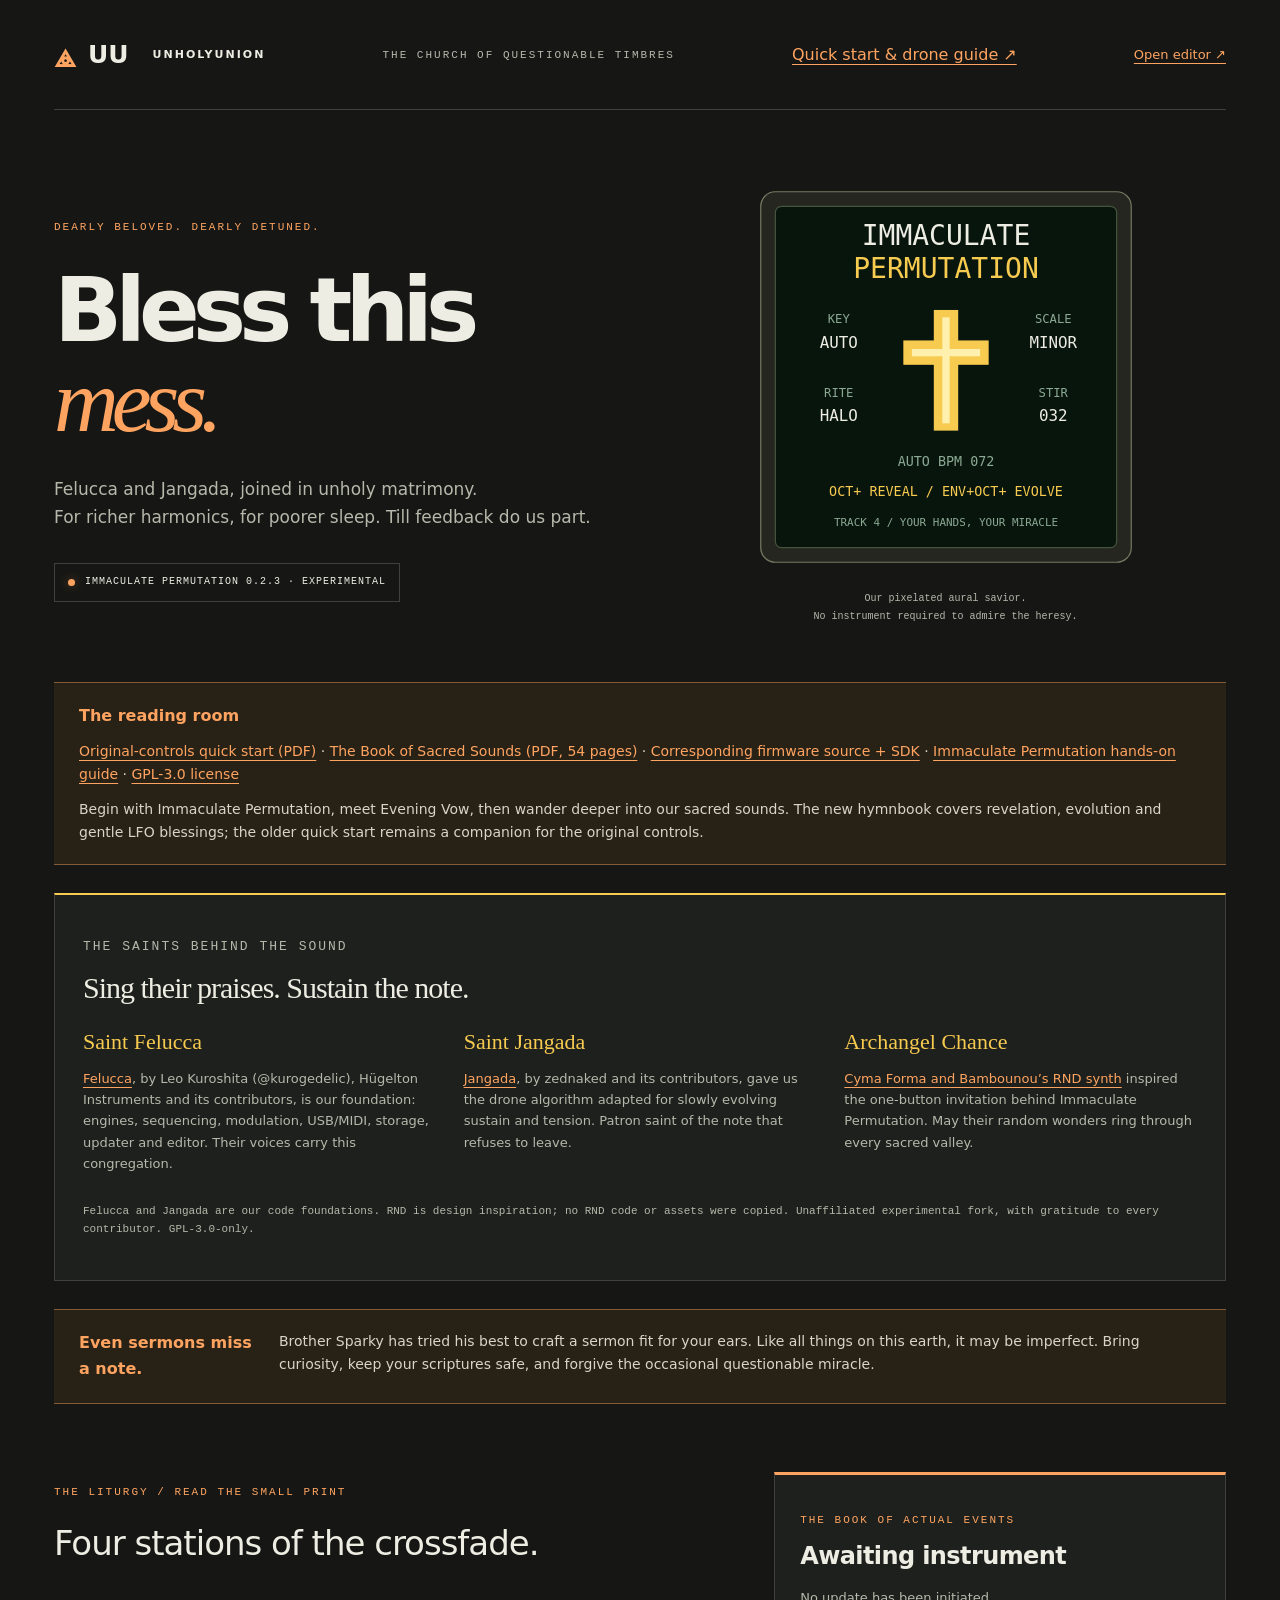
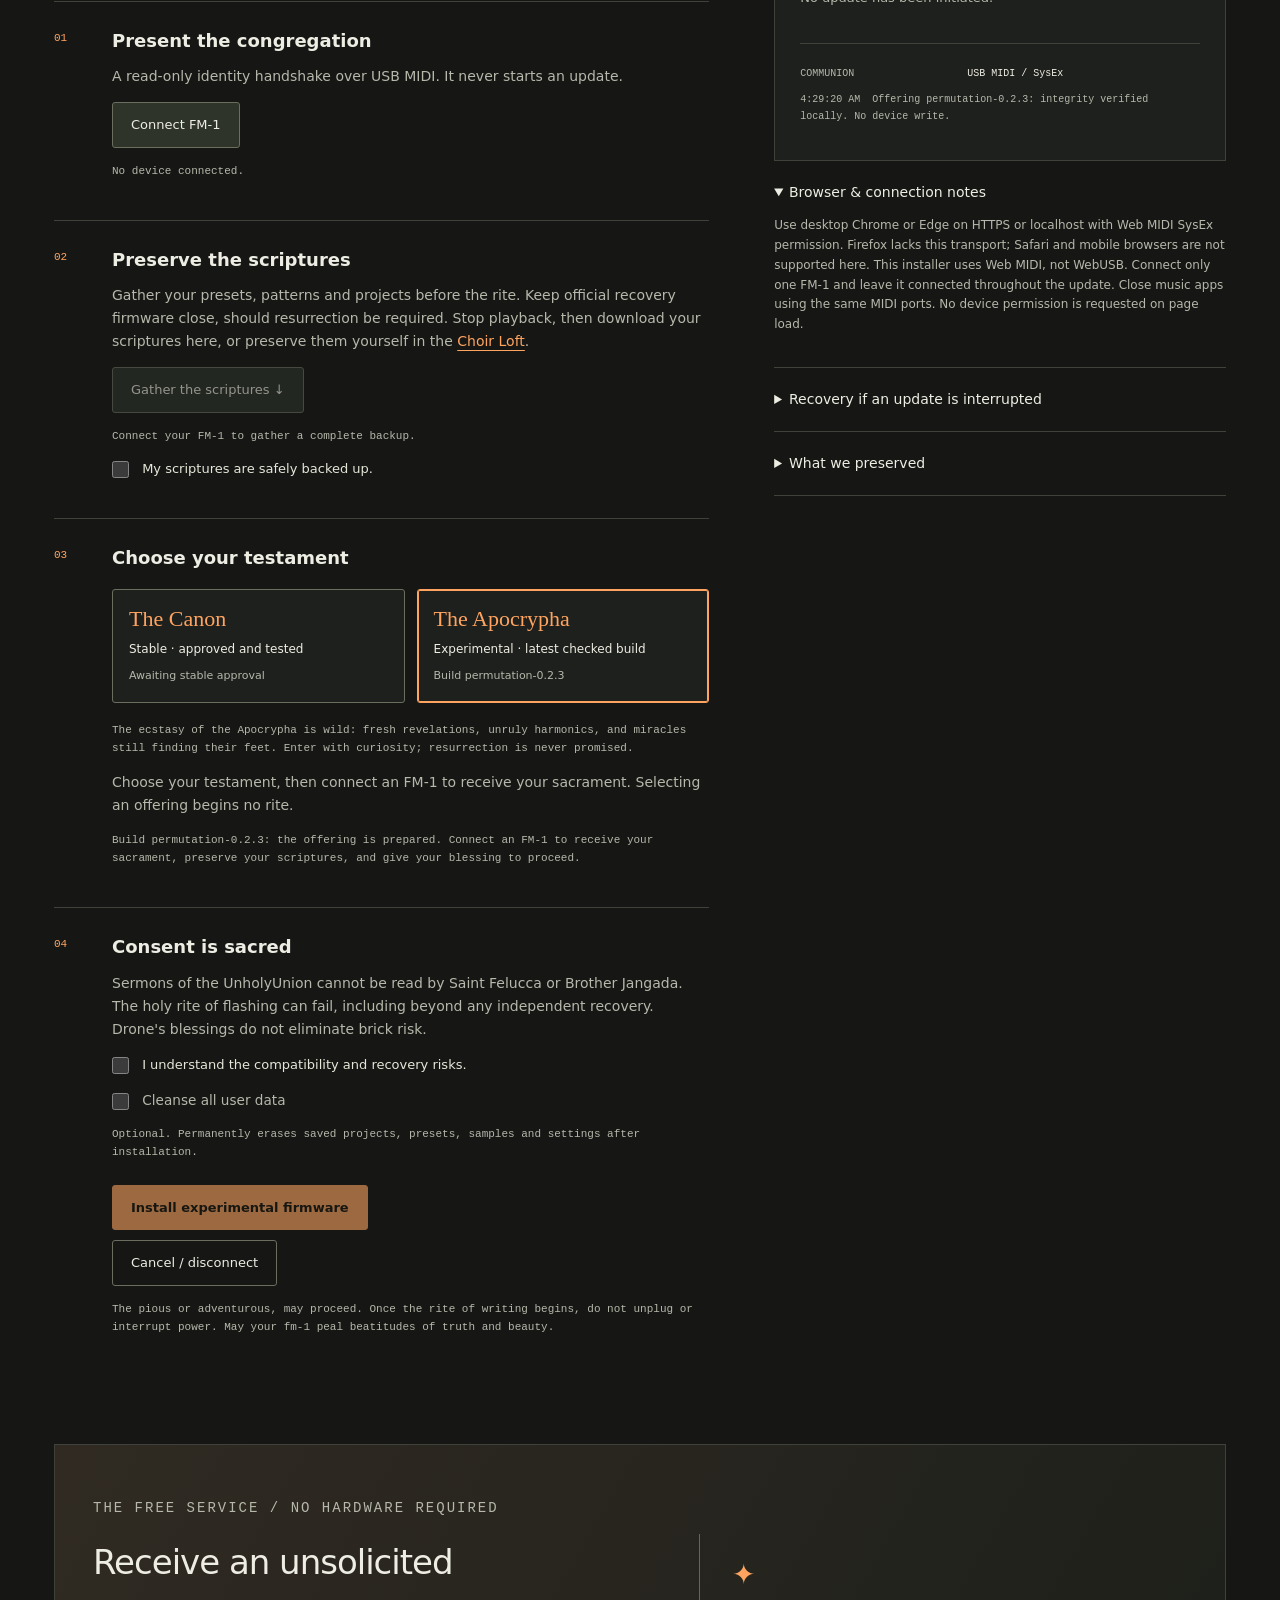
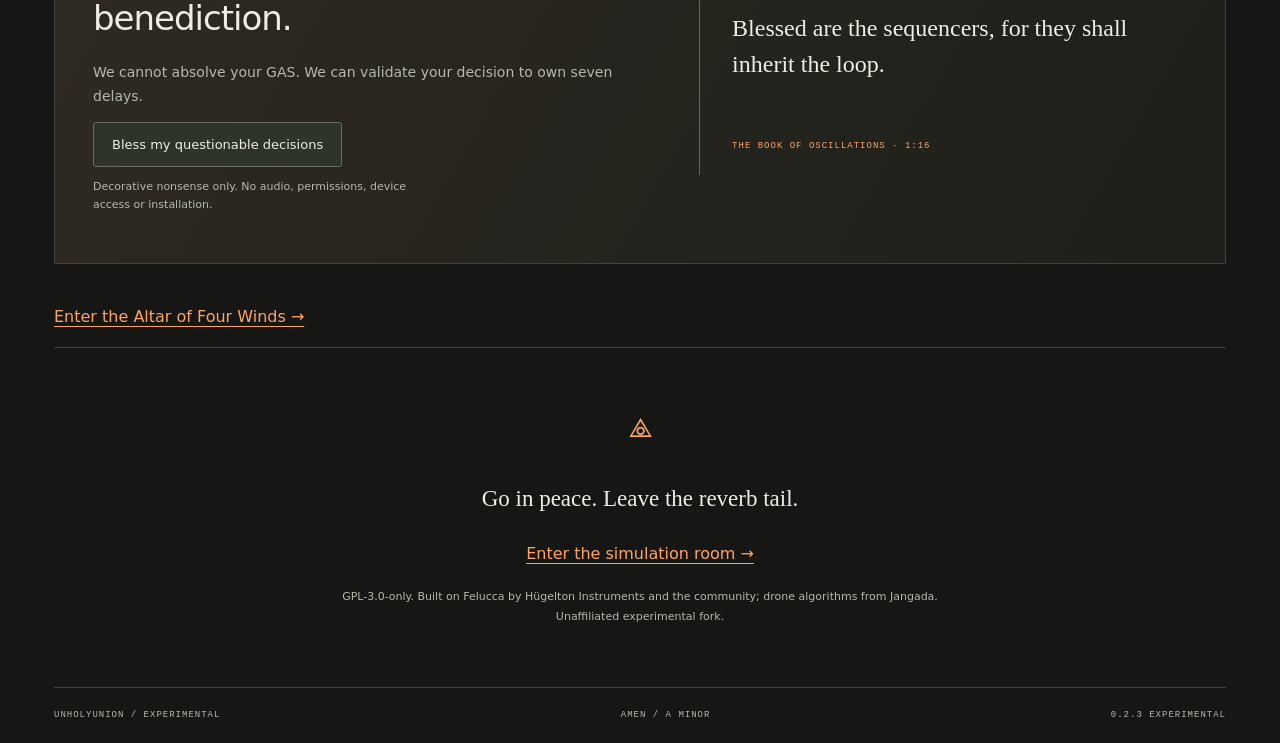
==== index.html @ 89c52e36 "Host the Ritual Room with compiled 0.2.3 firmware and guides" ====
<!doctype html><html lang="en"><meta charset="utf-8"><meta name="viewport" content="width=device-width,initial-scale=1"><title>UnholyUnion · The Ritual Room</title>
<link rel="icon" href="unholy-sigil.svg" type="image/svg+xml"><link rel="stylesheet" href="unholy-installer.css?v=first-test-1">
<body><a class="skip" href="#ritual">Skip to installer</a><div class="shell">
<header><a href="unholy-installer.html" class="wordmark" aria-label="UnholyUnion home"><span class="sigil" aria-hidden="true">⟁</span> UU<span class="wordmark-name">UNHOLYUNION</span></a><span class="edition">THE CHURCH OF QUESTIONABLE TIMBRES</span><a href="unholy-quick-start.html" target="_blank" rel="noopener">Quick start &amp; drone guide ↗</a><a href="editor.html">Open editor ↗</a></header>
<main><section class="hero"><div><p class="eyebrow">DEARLY BELOVED. DEARLY DETUNED.</p><h1>Bless this<br><em>mess.</em></h1><p class="intro">Felucca and Jangada, joined in unholy matrimony.<br>For richer harmonics, for poorer sleep. Till feedback do us part.</p><div class="badge"><span class="lamp" aria-hidden="true"></span> IMMACULATE PERMUTATION 0.2.3 · EXPERIMENTAL</div></div><figure class="instrument"><div class="lcd-frame"><img src="unholy-holyrnd-revelation.svg?v=permutation012" width="240" height="240" alt="Pixel illustration of Immaculate Permutation: a gold pixel cross glows inside the instrument screen."></div><figcaption>Our pixelated aural savior.<br>No instrument required to admire the heresy.</figcaption></figure></section>
<section class="notice reading-room" id="guides"><b>The reading room</b><p><a href="UnholyUnion-Quick-Start-a3e780b.pdf" download>Original-controls quick start (PDF)</a> · <a href="UnholyUnion-User-Manual-0.2.3.pdf" download>The Book of Sacred Sounds (PDF, 54 pages)</a> · <a href="UnholyUnion-source-sdk-0.2.3.tar.gz" download>Corresponding firmware source + SDK</a> · <a href="holy-rnd-guide.html">Immaculate Permutation hands-on guide</a> · <a href="LICENSE">GPL-3.0 license</a></p><p>Begin with Immaculate Permutation, meet Evening Vow, then wander deeper into our sacred sounds. The new hymnbook covers revelation, evolution and gentle LFO blessings; the older quick start remains a companion for the original controls.</p></section><section class="saints" aria-labelledby="saints-title"><p class="eyebrow">THE SAINTS BEHIND THE SOUND</p><h2 id="saints-title">Sing their praises. Sustain the note.</h2><div class="saints-choir"><article><h3>Saint Felucca</h3><p><a href="https://github.com/hugelton/Felucca" target="_blank" rel="noopener">Felucca</a>, by Leo Kuroshita (@kurogedelic), Hügelton Instruments and its contributors, is our foundation: engines, sequencing, modulation, USB/MIDI, storage, updater and editor. Their voices carry this congregation.</p></article><article><h3>Saint Jangada</h3><p><a href="https://github.com/zednaked/jangada" target="_blank" rel="noopener">Jangada</a>, by zednaked and its contributors, gave us the drone algorithm adapted for slowly evolving sustain and tension. Patron saint of the note that refuses to leave.</p></article><article><h3>Archangel Chance</h3><p><a href="https://www.cymaforma.com/rnd-synth" target="_blank" rel="noopener">Cyma Forma and Bambounou’s RND synth</a> inspired the one-button invitation behind Immaculate Permutation. May their random wonders ring through every sacred valley.</p></article></div><p class="detail">Felucca and Jangada are our code foundations. RND is design inspiration; no RND code or assets were copied. Unaffiliated experimental fork, with gratitude to every contributor. GPL-3.0-only.</p></section><section class="notice"><b>Even sermons miss a note.</b><p>Brother Sparky has tried his best to craft a sermon fit for your ears. Like all things on this earth, it may be imperfect. Bring curiosity, keep your scriptures safe, and forgive the occasional questionable miracle.</p></section>
<section class="workspace" id="ritual" aria-labelledby="ritual-title"><div class="workflow"><p class="eyebrow">THE LITURGY / READ THE SMALL PRINT</p><h2 id="ritual-title">Four stations of the crossfade.</h2><div id="demo-banner" class="demo-banner" hidden>SIMULATION ONLY — NO MIDI ACCESS, NO DEVICE WRITES</div>
<ol class="steps"><li><span class="number">01</span><div><h3>Present the congregation</h3><p>A read-only identity handshake over USB MIDI. It never starts an update.</p><button id="connect">Connect FM-1</button><p id="device" class="detail">No device connected.</p></div></li>
<li><span class="number">02</span><div><h3>Preserve the scriptures</h3><p>Gather your presets, patterns and projects before the rite. Keep official recovery firmware close, should resurrection be required. Stop playback, then download your scriptures here, or preserve them yourself in the <a href="editor.html" target="_blank" rel="noopener">Choir Loft</a>.</p><button id="download-backup" type="button" disabled>Gather the scriptures ↓</button><p id="backup-status" class="detail" role="status" aria-live="polite">Connect your FM-1 to gather a complete backup.</p><label><input id="backup" type="checkbox"> My scriptures are safely backed up.</label></div></li>
<li><span class="number">03</span><div><h3>Choose your testament</h3><div class="release-channels" role="group" aria-label="Firmware offerings"><button type="button" id="channel-stable" class="channel-card" aria-pressed="false"><strong>The Canon</strong><span>Stable · approved and tested</span><small id="stable-summary">Awaiting stable approval</small></button><button type="button" id="channel-experimental" class="channel-card" aria-pressed="false"><strong>The Apocrypha</strong><span>Experimental · latest checked build</span><small id="experimental-summary">Immaculate Permutation 0.2.3</small></button></div><p id="channel-detail" class="detail"></p><p>Choose your testament, then connect an FM-1 to receive your sacrament. Selecting an offering begins no rite.</p><p id="package-status" class="detail" role="status" aria-live="polite">Preparing the offering…</p><button id="retry-package" type="button" hidden>Retry firmware load</button></div></li>
<li><span class="number">04</span><div><h3>Consent is sacred</h3><p>Sermons of the UnholyUnion cannot be read by Saint Felucca or Brother Jangada. The holy rite of flashing can fail, including beyond any independent recovery. Drone's blessings do not eliminate brick risk.</p><label><input id="consent" type="checkbox"> I understand the compatibility and recovery risks.</label><label class="wipe-choice"><input id="wipe" type="checkbox" aria-describedby="wipe-note"> Cleanse all user data</label><p id="wipe-note" class="detail wipe-note">Optional. Permanently erases saved projects, presets, samples and settings after installation.</p><button id="install" class="primary" disabled>Installation locked</button><button id="cancel" class="quiet">Cancel / disconnect</button><p class="detail">The pious or adventurous, may proceed. Once the rite of writing begins, do not unplug or interrupt power. May your fm-1 peal beatitudes of truth and beauty.</p></div></li></ol></div>
<aside><div class="telemetry"><p class="eyebrow">THE BOOK OF ACTUAL EVENTS</p><h3 id="phase">Awaiting instrument</h3><progress id="progress" max="1" value="0" aria-label="Update progress" hidden></progress><p id="status" role="status" aria-live="polite">No update has been initiated.</p><div class="readouts"><span>COMMUNION</span><b>USB MIDI / SysEx</b></div><pre id="log" aria-label="Session event log"></pre></div><details open><summary>Browser & connection notes</summary><p>Use desktop Chrome or Edge on HTTPS or localhost with Web MIDI SysEx permission. Firefox lacks this transport; Safari and mobile browsers are not supported here. This installer uses Web MIDI, not WebUSB. Connect only one FM-1 and leave it connected throughout the update. Close music apps using the same MIDI ports. No device permission is requested on page load.</p></details><details id="recovery"><summary>Recovery if an update is interrupted</summary><p>Keep power and USB stable. If the upstream update loader still appears, a reviewed package may be retried through the upstream installer’s resume path. Resume starts the loader transfer again; it is not a byte-offset continuation.</p><p>A missing loader, wrong identity, or lost return is an error—not success. Recovery outside that loader is unverified. Do not keep retrying arbitrary packages or erase flash. Preserve the event log and get device-specific recovery guidance.</p><p><a href="https://github.com/hugelton/Felucca" target="_blank" rel="noopener">Felucca source & recovery documentation ↗</a></p></details><details><summary>What we preserved</summary><p>Felucca’s engines, four tracks, shared eight-voice budget, sequencing, sampling, MIDI, editor, and flash allocations. New drift and macros use appended source IDs; a new project marker prevents silent backward misreading.</p></details></aside></section>
<section class="benediction" aria-labelledby="blessing-title"><div><p class="eyebrow">THE FREE SERVICE / NO HARDWARE REQUIRED</p><h2 id="blessing-title">Receive an unsolicited benediction.</h2><p>We cannot absolve your GAS. We can validate your decision to own seven delays.</p><button id="bless" type="button" aria-describedby="blessing-note">Bless my questionable decisions</button><p id="blessing-note" class="fine">Decorative nonsense only. No audio, permissions, device access or installation.</p></div><div class="verse"><span aria-hidden="true">✦</span><p id="blessing" role="status" aria-live="polite" aria-atomic="true">Blessed are the sequencers, for they shall inherit the loop.</p><span class="verse-ref" aria-hidden="true">THE BOOK OF OSCILLATIONS · 1:16</span></div></section><p><a href="unholy-macros.html">Enter the Altar of Four Winds →</a></p><section class="closing"><span aria-hidden="true">⟁</span><p>Go in peace. Leave the reverb tail.</p><a href="unholy-installer.html?demo=1">Enter the simulation room →</a><p class="fine">GPL-3.0-only. Built on Felucca by Hügelton Instruments and the community; drone algorithms from Jangada. Unaffiliated experimental fork.</p></section></main><footer><span>UNHOLYUNION / EXPERIMENTAL</span><span>AMEN / A MINOR</span><span>0.2.3 EXPERIMENTAL</span></footer></div><script type="module" src="unholy-installer.js?v=first-test-1"></script></body></html>
---- unholy-installer.css ----
:root{color-scheme:dark;--bg:#161715;--panel:#1e201d;--line:#3e423a;--paper:#eeede3;--muted:#b5b8aa;--ember:#ffa460}*{box-sizing:border-box}body{margin:0;background:var(--bg);color:var(--paper);font:16px/1.65 system-ui,sans-serif}.shell{max-width:1280px;margin:auto;padding:0 54px}a{color:var(--ember);text-underline-offset:4px}header{display:flex;align-items:center;justify-content:space-between;gap:20px;padding:25px 0;border-bottom:1px solid var(--line)}.wordmark{display:flex;align-items:center;gap:12px;font-weight:750;color:var(--paper);text-decoration:none;font-size:25px}.wordmark-name{font-size:11px;letter-spacing:2px;margin-left:12px}.sigil{color:var(--ember);font-size:36px}.edition,.eyebrow,.badge,.detail,.readouts,footer,.dial-labels{font-family:ui-monospace,SFMono-Regular,monospace}.edition{font-size:11px;letter-spacing:2px;color:var(--muted)}header>a:last-child{font-size:13px}.hero{display:grid;grid-template-columns:1fr 1fr;align-items:center;gap:50px;padding:72px 0 56px}.eyebrow{font-size:11px;letter-spacing:2px;color:var(--ember)}h1{font-size:clamp(64px,7vw,96px);font-weight:600;letter-spacing:-7px;line-height:1;margin:30px 0}h1 em{font-family:Georgia,serif;font-weight:normal;color:var(--ember)}.intro{font-size:17px;color:var(--muted)}.badge{display:inline-flex;align-items:center;gap:10px;font-size:10px;letter-spacing:1px;border:1px solid var(--line);padding:10px 13px;margin-top:15px}.lamp{width:7px;height:7px;border-radius:50%;background:var(--ember);box-shadow:0 0 10px #d77c4070}.instrument{margin:0;width:100%;max-width:390px;justify-self:center}.lcd-frame{aspect-ratio:1;padding:18px;border:1px solid #686b5c;border-radius:13px;background:#22241f;box-shadow:0 20px 70px #0006,inset 0 1px 0 #ffffff15}.lcd-frame img{display:block;width:100%;height:auto;aspect-ratio:1;image-rendering:pixelated;border:1px solid #454c39;border-radius:2px}.instrument figcaption{font:10px/1.8 ui-monospace,monospace;color:var(--muted);margin:18px 0 0;text-align:center}.notice{border-top:1px solid #845b37;border-bottom:1px solid #845b37;background:#a6682120;padding:20px 25px;display:grid;grid-template-columns:180px 1fr;gap:20px}.notice b{color:var(--ember)}.notice p{margin:0;font-size:14px;color:#d8d5c7}.workspace{display:grid;grid-template-columns:1.45fr 1fr;gap:65px;margin:68px 0}h2{font-size:34px;letter-spacing:-1px;font-weight:500;margin:14px 0 30px}h3{font-size:18px;line-height:1.4;margin:0 0 12px;font-weight:600}.steps{list-style:none;padding:0;margin:0}.steps li{display:grid;grid-template-columns:38px 1fr;gap:20px;border-top:1px solid var(--line);padding:26px 0}.number{font:11px ui-monospace,monospace;color:var(--ember);padding-top:4px}.steps p{font-size:14px;color:var(--muted);margin-top:0}button{font:inherit;font-size:13px;padding:11px 18px;border:1px solid #696e5e;background:#2e342a;color:var(--paper);cursor:pointer;border-radius:3px}button:hover:enabled{background:#414835}button:disabled{opacity:.58;cursor:not-allowed}.primary{display:block;background:var(--ember);color:#191710;border-color:var(--ember);font-weight:650;margin:24px 0 10px;min-width:230px}.primary:hover:enabled{background:#ffba89}.quiet{background:transparent}.detail{font-size:11px!important;margin:14px 0!important}label{display:block;font-size:13px;line-height:1.5;margin:14px 0;color:#e6e6d8}input[type=checkbox]{accent-color:var(--ember);width:17px;height:17px;vertical-align:middle;margin:0 9px 0 0}input[type=file]{display:block;max-width:100%;font-size:12px;margin-top:10px}input::file-selector-button{border:1px solid #666c5d;padding:10px;background:var(--panel);color:var(--paper)}.telemetry{border:1px solid var(--line);border-top:3px solid var(--ember);padding:25px;background:var(--panel);position:sticky;top:20px}.telemetry h3{font-size:24px;letter-spacing:-.6px}#status{font-size:13px;color:var(--muted);min-height:43px}.readouts{display:grid;grid-template-columns:1fr 1.5fr;border-top:1px solid var(--line);padding-top:22px;gap:12px;font-size:10px}.readouts span{color:var(--muted)}.readouts b{font-weight:500}.warning{color:var(--ember)}pre{white-space:pre-wrap;font-size:10px;max-height:200px;overflow:auto;color:var(--muted)}details{border-bottom:1px solid var(--line);padding:20px 0}summary{font-size:14px;cursor:pointer}details p{font-size:12px;color:var(--muted)}.closing{border-top:1px solid var(--line);padding:40px 0;text-align:center}.closing>span{font-size:42px;color:var(--ember)}.closing>p{font-family:Georgia,serif;font-size:23px}.closing .fine{font:11px/1.8 system-ui,sans-serif;color:var(--muted);max-width:640px;margin:20px auto}footer{display:flex;justify-content:space-between;border-top:1px solid var(--line);padding:20px 0;font-size:9px;letter-spacing:1px;color:var(--muted)}.skip{position:absolute;top:-80px;padding:12px;background:#333;z-index:2}.skip:focus{top:0}:focus-visible{outline:3px solid var(--ember);outline-offset:4px}.demo-banner{background:#473225;border:1px dashed var(--ember);padding:15px;font:12px/1.6 ui-monospace,monospace;color:var(--ember)}progress{accent-color:var(--ember);width:100%}[hidden]{display:none!important}@media(max-width:850px){.shell{padding:0 25px}.hero{gap:20px}.edition{display:none}.workspace{gap:28px;grid-template-columns:1.2fr 1fr}.notice{grid-template-columns:1fr;gap:4px}.inner span{font-size:32px}}@media(max-width:620px){.shell{padding:0 22px}.wordmark-name{display:none}.hero{grid-template-columns:1fr;padding:40px 0;gap:30px}h1{letter-spacing:-4px}.instrument{max-width:300px}.workspace{grid-template-columns:1fr;margin-top:42px;gap:20px}.telemetry{position:static}.steps li{gap:8px}.badge{font-size:8px}footer{gap:15px;flex-wrap:wrap}}@media(prefers-reduced-motion:reduce){*{scroll-behavior:auto!important;animation:none!important;transition:none!important}}

.benediction{display:grid;grid-template-columns:1.15fr 1fr;gap:45px;padding:38px;border:1px solid var(--line);background:linear-gradient(120deg,#302a22,#1c1f1a);margin:40px 0}.benediction h2{margin:10px 0 15px}.benediction p{font-size:14px;color:var(--muted)}.benediction .fine{font-size:11px;max-width:340px}.verse{border-left:1px solid #796042;padding:18px 0 18px 32px;align-self:center}.verse>span:first-child{font-size:28px;color:var(--ember)}.verse #blessing{font:24px/1.5 Georgia,serif;color:var(--paper);min-height:108px;margin:12px 0}.verse-ref{font:9px/1.6 ui-monospace,monospace;color:var(--ember);letter-spacing:1px}@media(max-width:620px){.benediction{grid-template-columns:1fr;padding:24px;gap:15px}.verse{border-left:0;border-top:1px solid #796042;padding:20px 0 0}.verse #blessing{min-height:0}.lcd-frame{padding:14px}}

/* Downloads are a full-width section, independent of the two-column notices. */
.notice.reading-room{display:block}
.reading-room>b{display:block;margin-bottom:10px}
.reading-room>p+p{margin-top:12px}

.release-channels{display:grid;grid-template-columns:1fr 1fr;gap:12px;margin:18px 0}.channel-card{text-align:left;padding:16px;min-width:0;background:var(--panel)}.channel-card strong,.channel-card span,.channel-card small{display:block}.channel-card strong{font:22px Georgia,serif;color:var(--ember)}.channel-card span{margin:8px 0;font-size:12px}.channel-card small{font-size:11px;color:var(--muted)}.channel-card[aria-pressed=true]{border-color:var(--ember);box-shadow:inset 0 0 0 1px var(--ember)}@media(max-width:620px){.release-channels{grid-template-columns:1fr}}

/* The gold cross stays within the illustrated screen. */
.instrument .lcd-frame:has(img[src*="holyrnd"]){padding:0;border:0;background:transparent;box-shadow:none}
.lcd-frame img[src*="holyrnd"]{border:0;border-radius:0}
.macro-sanctuary{max-width:920px;margin:64px auto}
.macro-sanctuary h1{font-size:clamp(54px,7vw,82px);letter-spacing:-4px}
.macro-intro{max-width:630px;color:var(--muted);font-size:17px}
.macro-controls{display:grid;grid-template-columns:1fr 1fr;gap:18px;margin:32px 0}
.macro-card{display:block;margin:0;padding:24px;border:1px solid var(--line);border-top:2px solid var(--ember);background:linear-gradient(145deg,#30271f,var(--panel))}
.macro-card .macro-number{font:10px ui-monospace,monospace;color:var(--ember);letter-spacing:2px}
.macro-card strong{display:block;font:29px Georgia,serif;margin:10px 0}
.macro-card .macro-description{display:block;font-size:12px;color:var(--muted);min-height:36px}
.macro-card input[type=range]{display:block;width:100%;margin:26px 0 14px;accent-color:var(--ember)}
.macro-card output{display:block;text-align:right;color:var(--ember);font:22px ui-monospace,monospace}
.macro-note{display:block;padding:18px 22px;margin:28px 0}
.macro-sanctuary .fine{font-size:12px;color:var(--muted)}
@media(max-width:620px){.macro-controls{grid-template-columns:1fr}.macro-sanctuary{margin:36px auto}.macro-sanctuary h1{letter-spacing:-3px}}

.saints{margin:28px 0;padding:28px;border:1px solid var(--line);border-top:2px solid #f7ca50;background:var(--panel)}
.saints h2{margin:8px 0 24px;font:30px Georgia,serif}.saints-choir{display:grid;grid-template-columns:repeat(3,minmax(0,1fr));gap:28px}.saints h3{color:#f7ca50;margin:0 0 10px;font:22px Georgia,serif}.saints p{font-size:13px;color:var(--muted)}.saints>.detail{margin:24px 0 0;font-size:11px}@media(max-width:850px){.saints-choir{grid-template-columns:1fr;gap:18px}}

.wipe-choice{font-size:.85rem;color:var(--muted,#b7b7aa);margin-top:1rem}.wipe-note{font-size:.78rem;margin-top:.25rem}
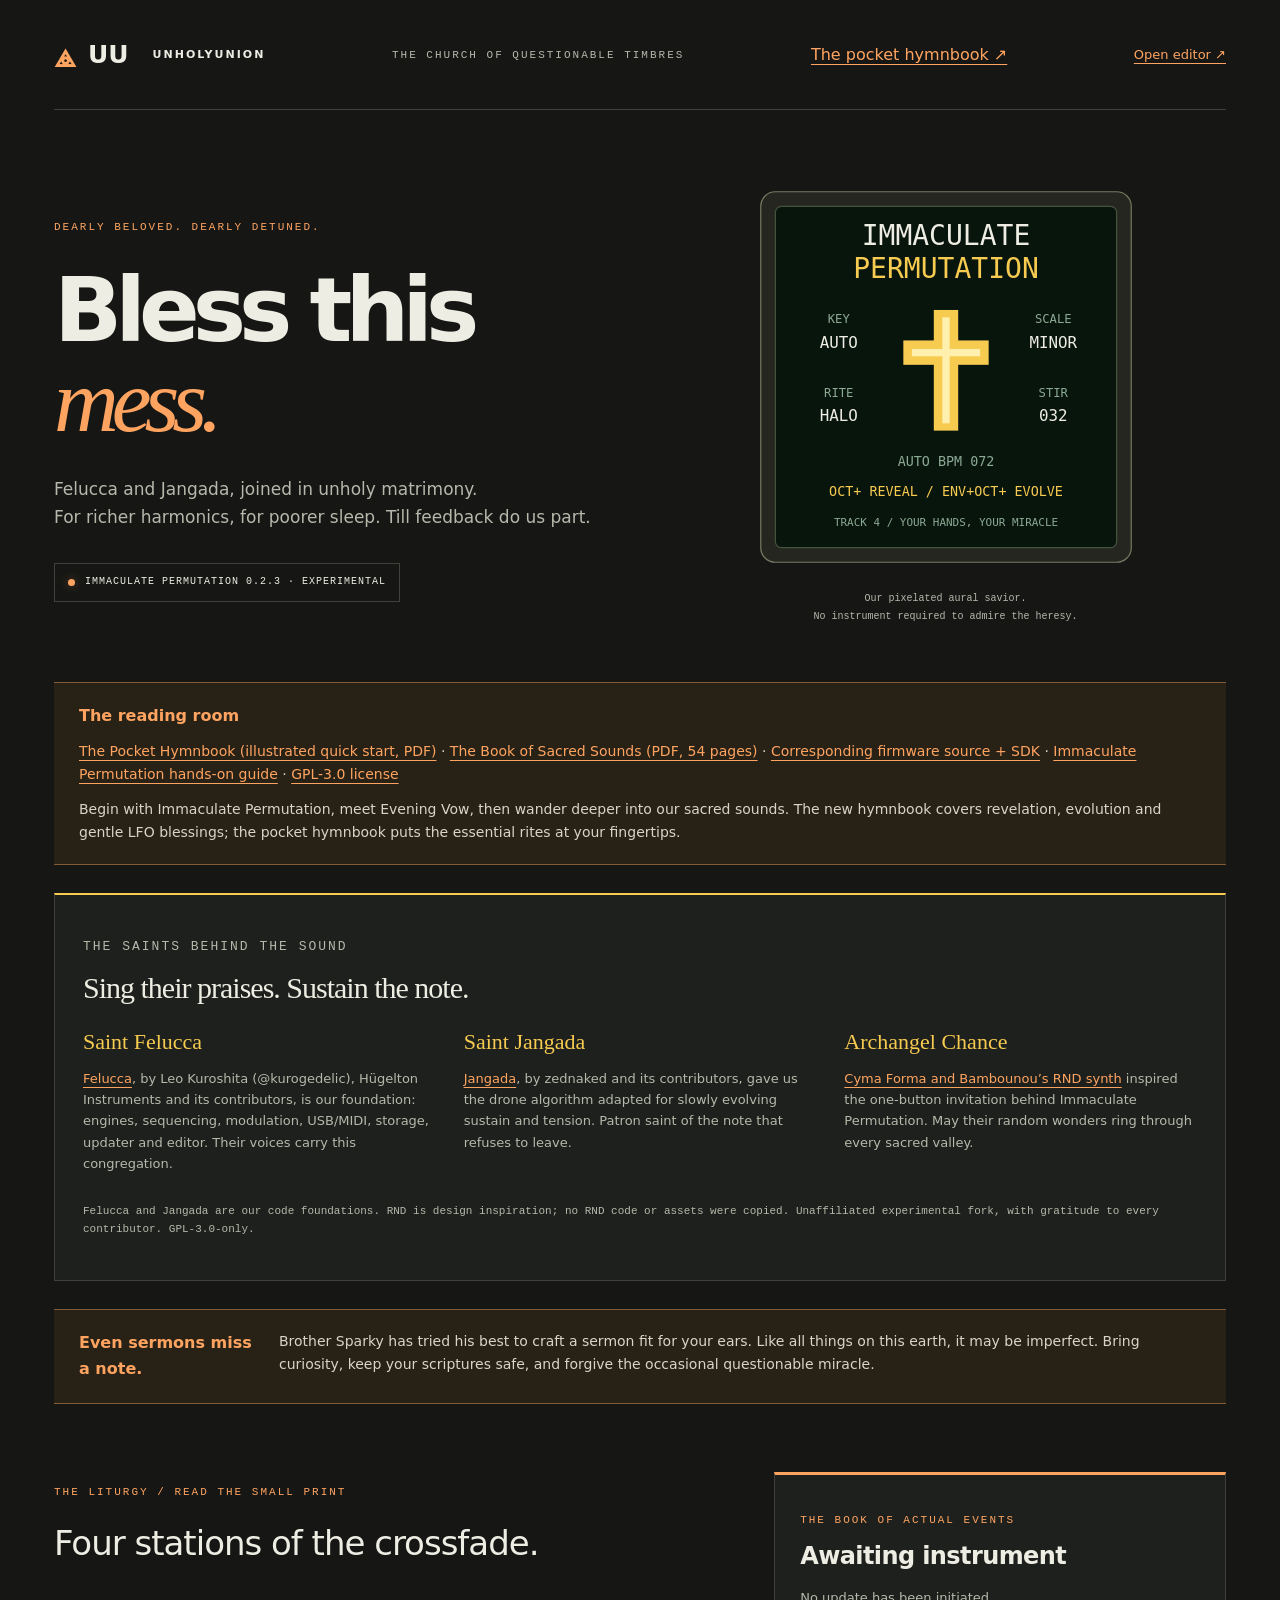
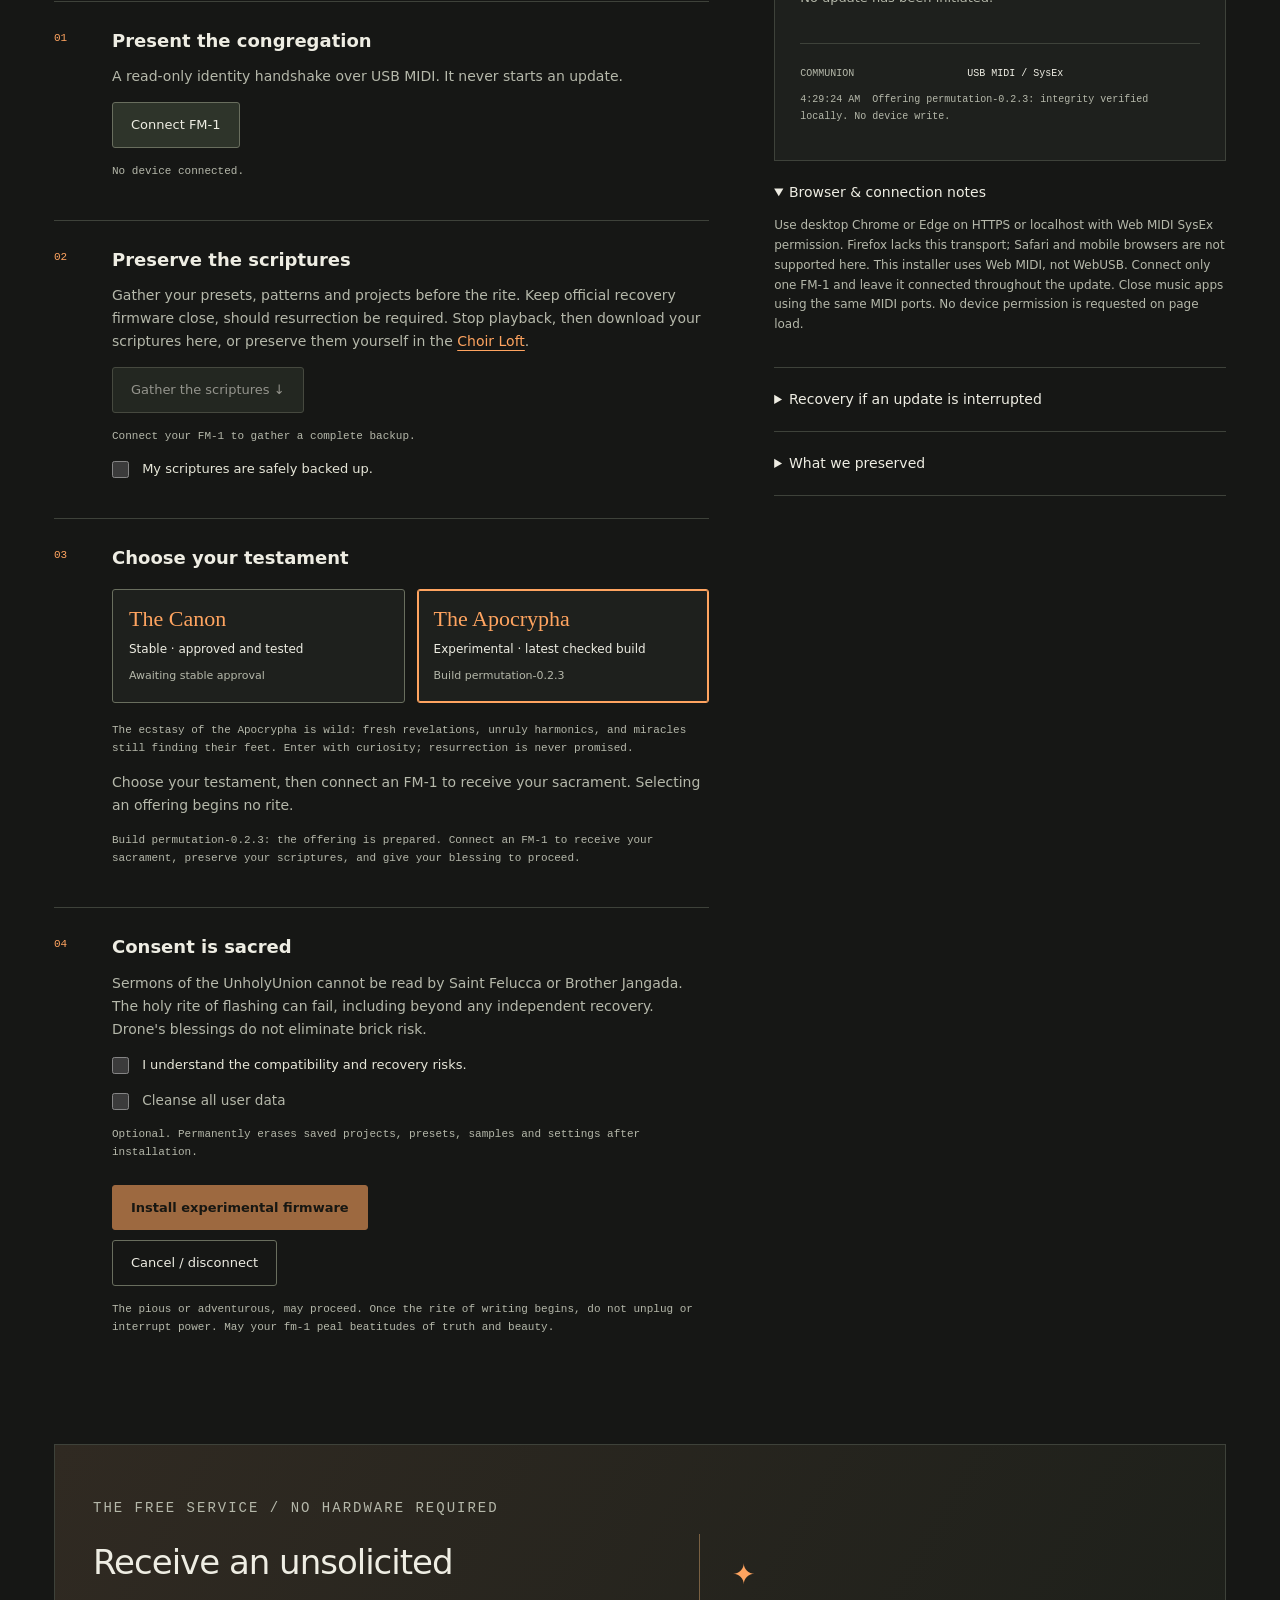
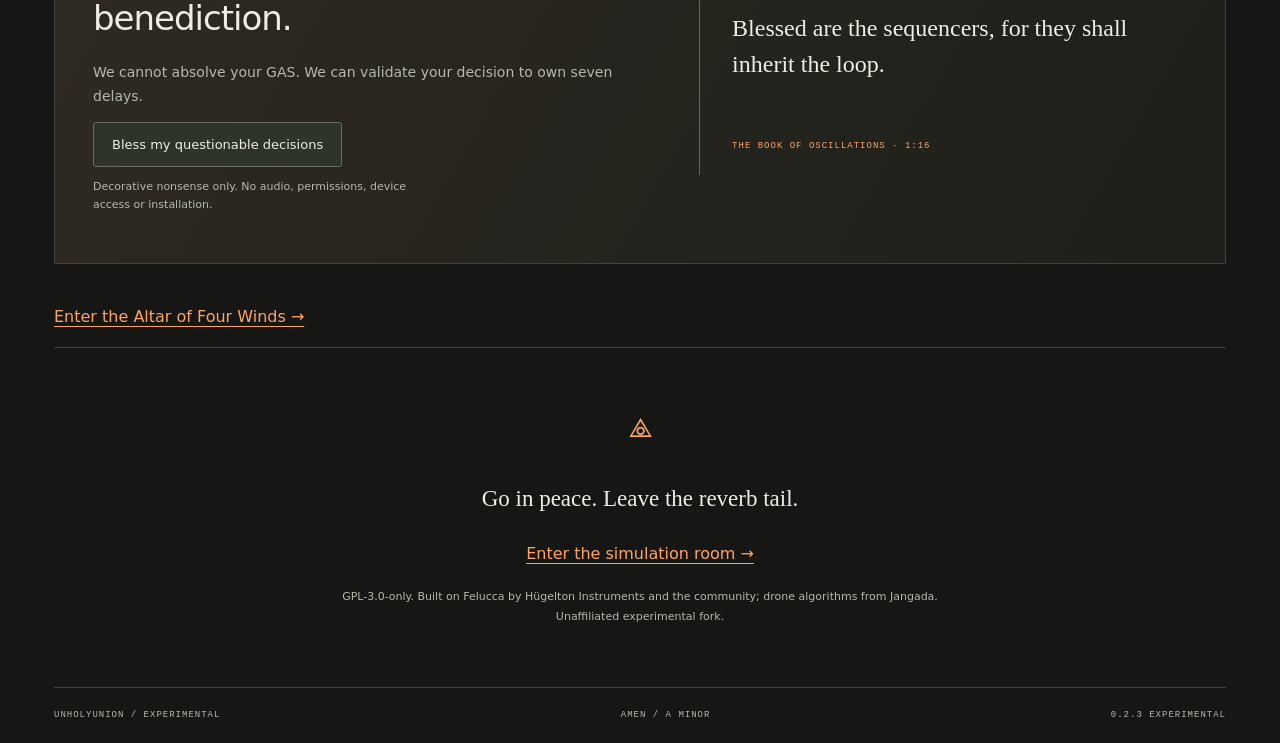
==== commit b4f2037b: "Publish the illustrated Pocket Hymnbook and sacred manual caption" ====
--- a/index.html
+++ b/index.html
@@ -1,9 +1,9 @@
 <!doctype html><html lang="en"><meta charset="utf-8"><meta name="viewport" content="width=device-width,initial-scale=1"><title>UnholyUnion · The Ritual Room</title>
 <link rel="icon" href="unholy-sigil.svg" type="image/svg+xml"><link rel="stylesheet" href="unholy-installer.css?v=first-test-1">
 <body><a class="skip" href="#ritual">Skip to installer</a><div class="shell">
-<header><a href="unholy-installer.html" class="wordmark" aria-label="UnholyUnion home"><span class="sigil" aria-hidden="true">⟁</span> UU<span class="wordmark-name">UNHOLYUNION</span></a><span class="edition">THE CHURCH OF QUESTIONABLE TIMBRES</span><a href="unholy-quick-start.html" target="_blank" rel="noopener">Quick start &amp; drone guide ↗</a><a href="editor.html">Open editor ↗</a></header>
+<header><a href="unholy-installer.html" class="wordmark" aria-label="UnholyUnion home"><span class="sigil" aria-hidden="true">⟁</span> UU<span class="wordmark-name">UNHOLYUNION</span></a><span class="edition">THE CHURCH OF QUESTIONABLE TIMBRES</span><a href="unholy-quick-start.html" target="_blank" rel="noopener">The pocket hymnbook ↗</a><a href="editor.html">Open editor ↗</a></header>
 <main><section class="hero"><div><p class="eyebrow">DEARLY BELOVED. DEARLY DETUNED.</p><h1>Bless this<br><em>mess.</em></h1><p class="intro">Felucca and Jangada, joined in unholy matrimony.<br>For richer harmonics, for poorer sleep. Till feedback do us part.</p><div class="badge"><span class="lamp" aria-hidden="true"></span> IMMACULATE PERMUTATION 0.2.3 · EXPERIMENTAL</div></div><figure class="instrument"><div class="lcd-frame"><img src="unholy-holyrnd-revelation.svg?v=permutation012" width="240" height="240" alt="Pixel illustration of Immaculate Permutation: a gold pixel cross glows inside the instrument screen."></div><figcaption>Our pixelated aural savior.<br>No instrument required to admire the heresy.</figcaption></figure></section>
-<section class="notice reading-room" id="guides"><b>The reading room</b><p><a href="UnholyUnion-Quick-Start-a3e780b.pdf" download>Original-controls quick start (PDF)</a> · <a href="UnholyUnion-User-Manual-0.2.3.pdf" download>The Book of Sacred Sounds (PDF, 54 pages)</a> · <a href="UnholyUnion-source-sdk-0.2.3.tar.gz" download>Corresponding firmware source + SDK</a> · <a href="holy-rnd-guide.html">Immaculate Permutation hands-on guide</a> · <a href="LICENSE">GPL-3.0 license</a></p><p>Begin with Immaculate Permutation, meet Evening Vow, then wander deeper into our sacred sounds. The new hymnbook covers revelation, evolution and gentle LFO blessings; the older quick start remains a companion for the original controls.</p></section><section class="saints" aria-labelledby="saints-title"><p class="eyebrow">THE SAINTS BEHIND THE SOUND</p><h2 id="saints-title">Sing their praises. Sustain the note.</h2><div class="saints-choir"><article><h3>Saint Felucca</h3><p><a href="https://github.com/hugelton/Felucca" target="_blank" rel="noopener">Felucca</a>, by Leo Kuroshita (@kurogedelic), Hügelton Instruments and its contributors, is our foundation: engines, sequencing, modulation, USB/MIDI, storage, updater and editor. Their voices carry this congregation.</p></article><article><h3>Saint Jangada</h3><p><a href="https://github.com/zednaked/jangada" target="_blank" rel="noopener">Jangada</a>, by zednaked and its contributors, gave us the drone algorithm adapted for slowly evolving sustain and tension. Patron saint of the note that refuses to leave.</p></article><article><h3>Archangel Chance</h3><p><a href="https://www.cymaforma.com/rnd-synth" target="_blank" rel="noopener">Cyma Forma and Bambounou’s RND synth</a> inspired the one-button invitation behind Immaculate Permutation. May their random wonders ring through every sacred valley.</p></article></div><p class="detail">Felucca and Jangada are our code foundations. RND is design inspiration; no RND code or assets were copied. Unaffiliated experimental fork, with gratitude to every contributor. GPL-3.0-only.</p></section><section class="notice"><b>Even sermons miss a note.</b><p>Brother Sparky has tried his best to craft a sermon fit for your ears. Like all things on this earth, it may be imperfect. Bring curiosity, keep your scriptures safe, and forgive the occasional questionable miracle.</p></section>
+<section class="notice reading-room" id="guides"><b>The reading room</b><p><a href="UnholyUnion-Quick-Start-0.2.3.pdf" download>The Pocket Hymnbook (illustrated quick start, PDF)</a> · <a href="UnholyUnion-User-Manual-0.2.3.pdf" download>The Book of Sacred Sounds (PDF, 54 pages)</a> · <a href="UnholyUnion-source-sdk-0.2.3.tar.gz" download>Corresponding firmware source + SDK</a> · <a href="holy-rnd-guide.html">Immaculate Permutation hands-on guide</a> · <a href="LICENSE">GPL-3.0 license</a></p><p>Begin with Immaculate Permutation, meet Evening Vow, then wander deeper into our sacred sounds. The new hymnbook covers revelation, evolution and gentle LFO blessings; the pocket hymnbook puts the essential rites at your fingertips.</p></section><section class="saints" aria-labelledby="saints-title"><p class="eyebrow">THE SAINTS BEHIND THE SOUND</p><h2 id="saints-title">Sing their praises. Sustain the note.</h2><div class="saints-choir"><article><h3>Saint Felucca</h3><p><a href="https://github.com/hugelton/Felucca" target="_blank" rel="noopener">Felucca</a>, by Leo Kuroshita (@kurogedelic), Hügelton Instruments and its contributors, is our foundation: engines, sequencing, modulation, USB/MIDI, storage, updater and editor. Their voices carry this congregation.</p></article><article><h3>Saint Jangada</h3><p><a href="https://github.com/zednaked/jangada" target="_blank" rel="noopener">Jangada</a>, by zednaked and its contributors, gave us the drone algorithm adapted for slowly evolving sustain and tension. Patron saint of the note that refuses to leave.</p></article><article><h3>Archangel Chance</h3><p><a href="https://www.cymaforma.com/rnd-synth" target="_blank" rel="noopener">Cyma Forma and Bambounou’s RND synth</a> inspired the one-button invitation behind Immaculate Permutation. May their random wonders ring through every sacred valley.</p></article></div><p class="detail">Felucca and Jangada are our code foundations. RND is design inspiration; no RND code or assets were copied. Unaffiliated experimental fork, with gratitude to every contributor. GPL-3.0-only.</p></section><section class="notice"><b>Even sermons miss a note.</b><p>Brother Sparky has tried his best to craft a sermon fit for your ears. Like all things on this earth, it may be imperfect. Bring curiosity, keep your scriptures safe, and forgive the occasional questionable miracle.</p></section>
 <section class="workspace" id="ritual" aria-labelledby="ritual-title"><div class="workflow"><p class="eyebrow">THE LITURGY / READ THE SMALL PRINT</p><h2 id="ritual-title">Four stations of the crossfade.</h2><div id="demo-banner" class="demo-banner" hidden>SIMULATION ONLY — NO MIDI ACCESS, NO DEVICE WRITES</div>
 <ol class="steps"><li><span class="number">01</span><div><h3>Present the congregation</h3><p>A read-only identity handshake over USB MIDI. It never starts an update.</p><button id="connect">Connect FM-1</button><p id="device" class="detail">No device connected.</p></div></li>
 <li><span class="number">02</span><div><h3>Preserve the scriptures</h3><p>Gather your presets, patterns and projects before the rite. Keep official recovery firmware close, should resurrection be required. Stop playback, then download your scriptures here, or preserve them yourself in the <a href="editor.html" target="_blank" rel="noopener">Choir Loft</a>.</p><button id="download-backup" type="button" disabled>Gather the scriptures ↓</button><p id="backup-status" class="detail" role="status" aria-live="polite">Connect your FM-1 to gather a complete backup.</p><label><input id="backup" type="checkbox"> My scriptures are safely backed up.</label></div></li>
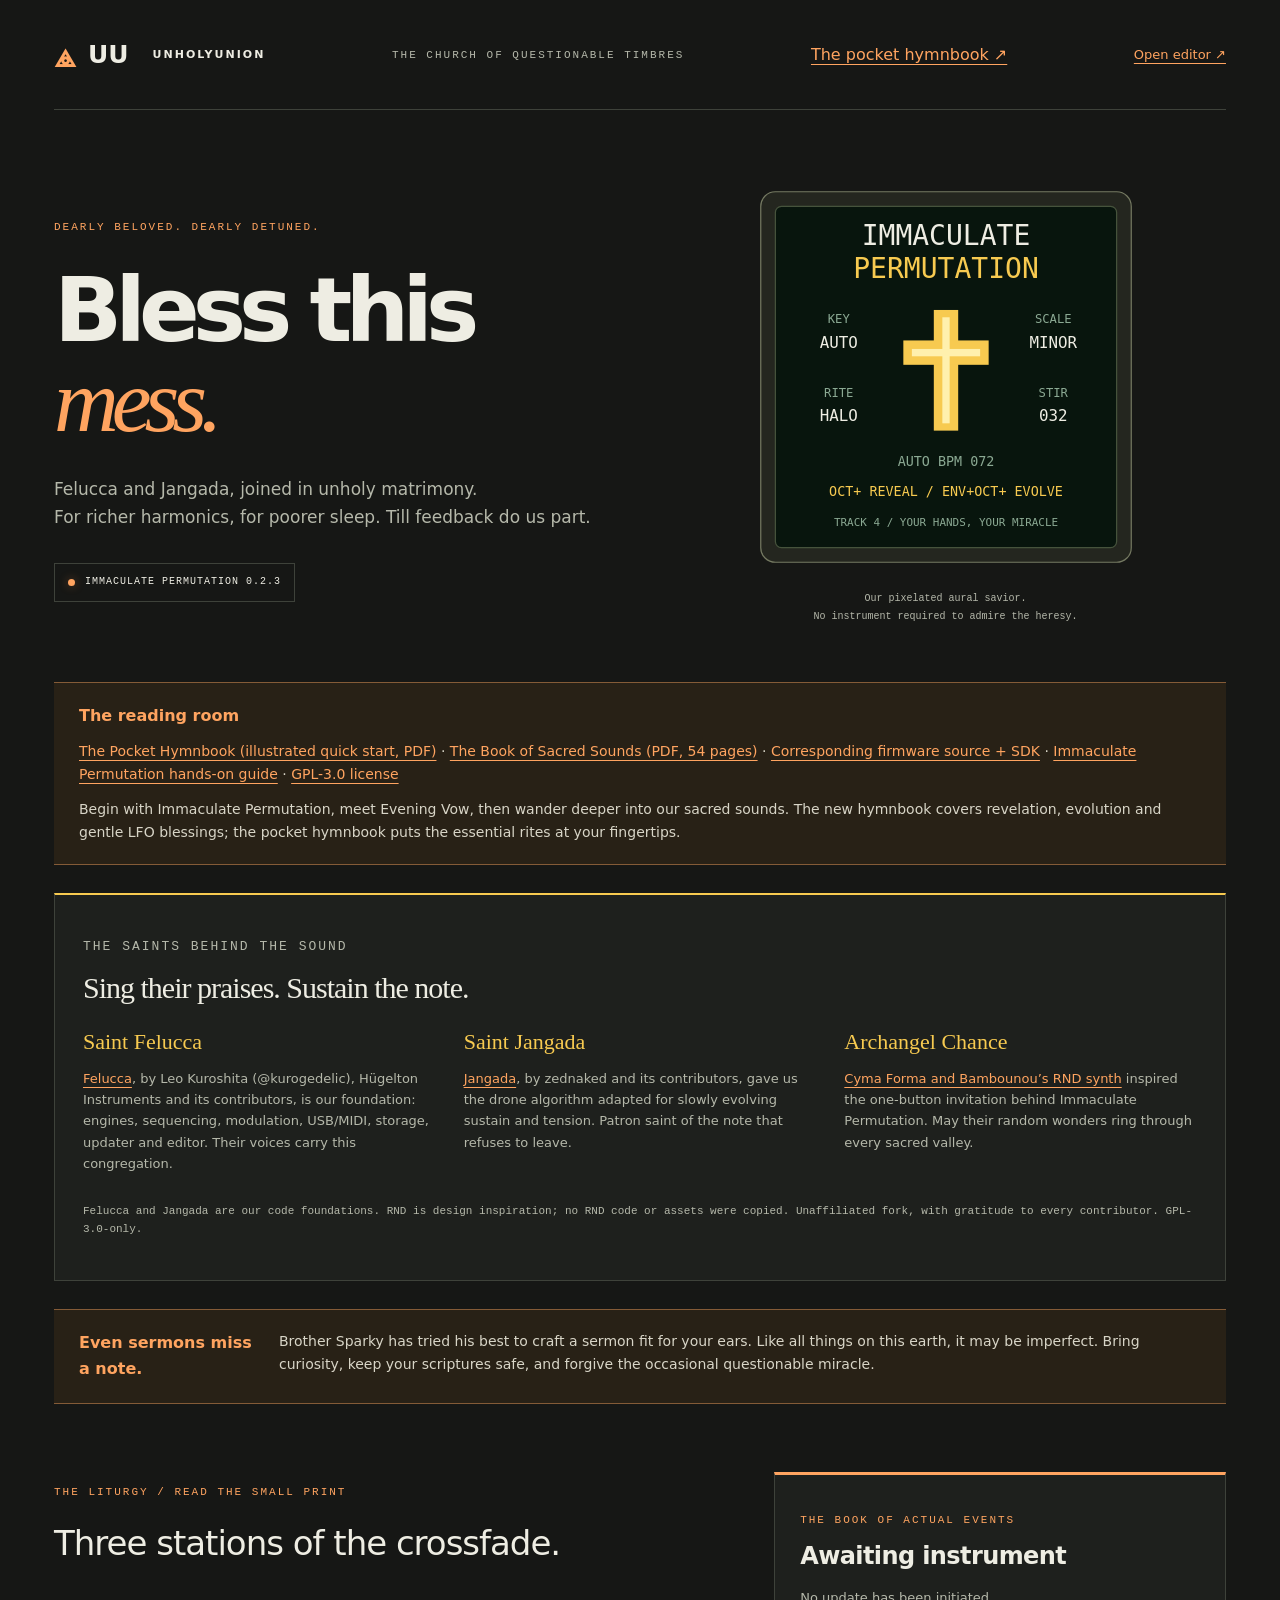
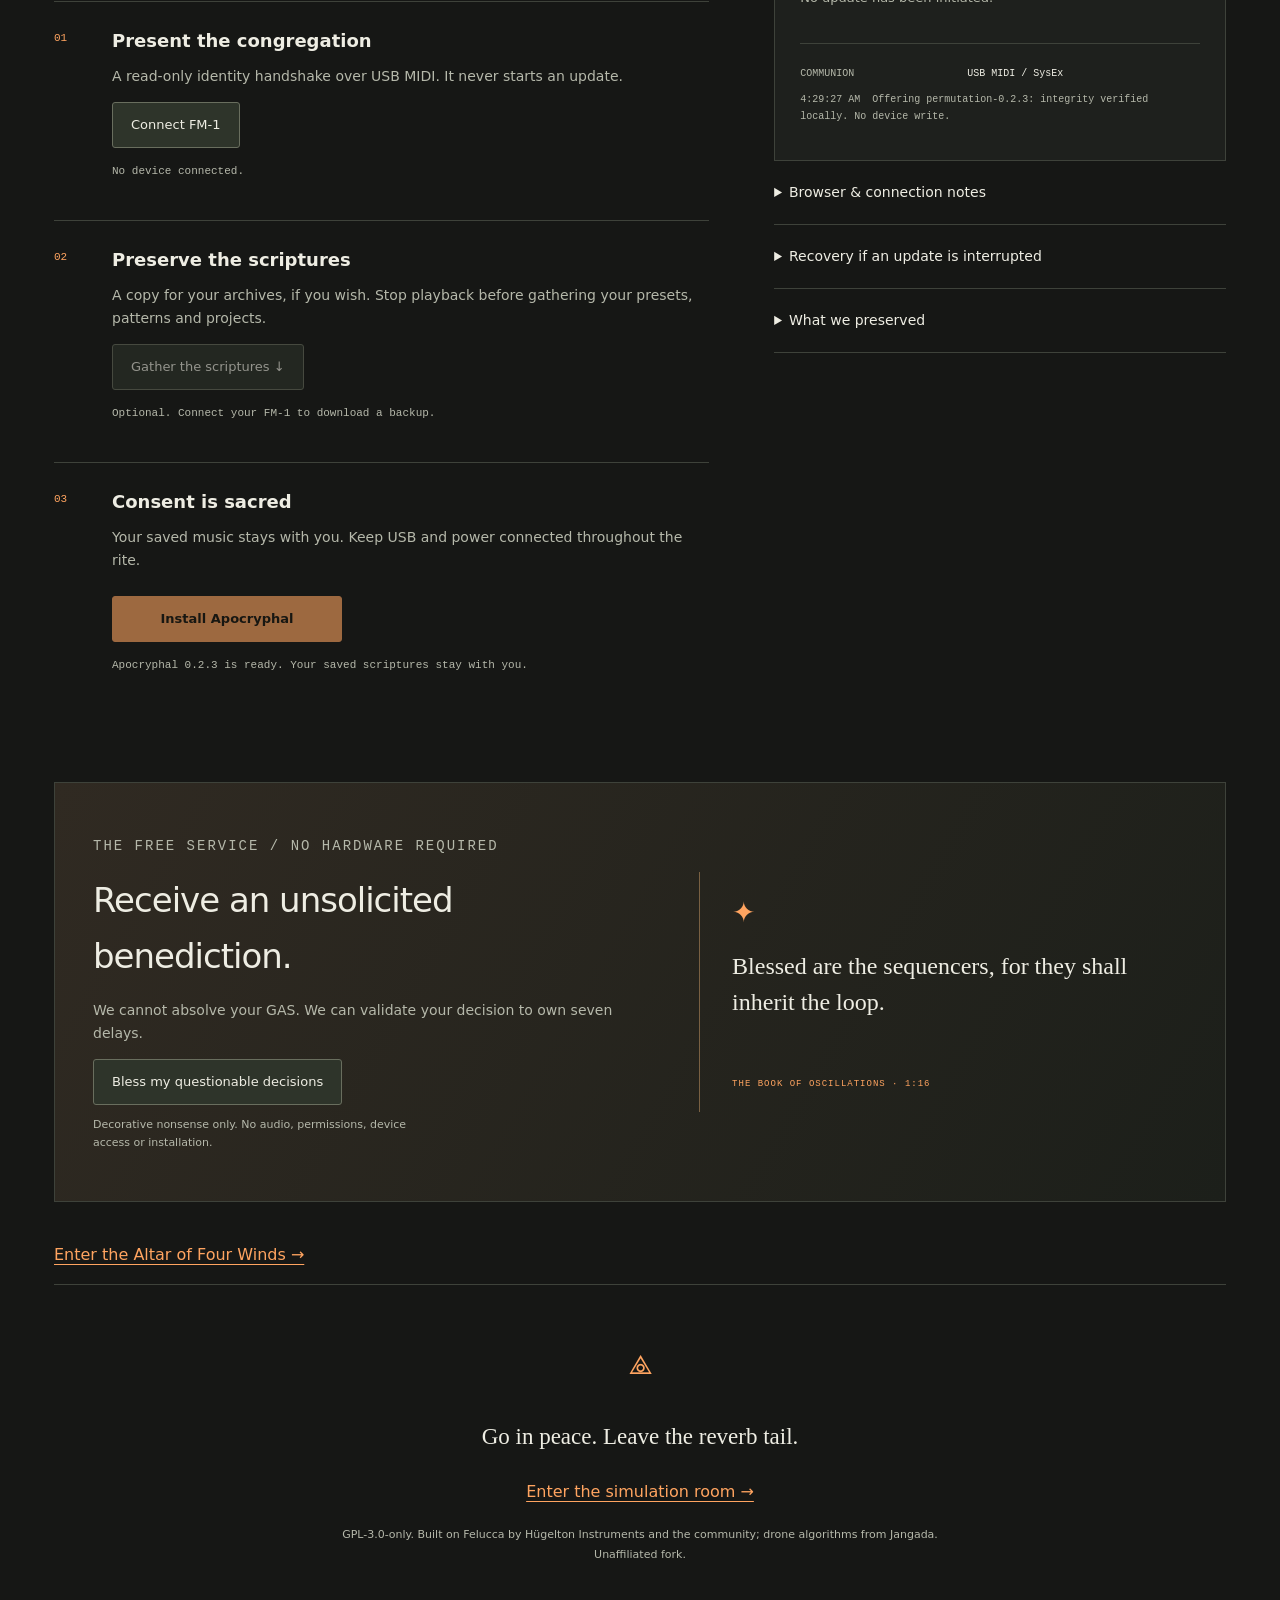
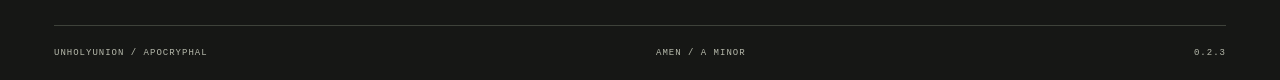
==== commit 8b3271b8: "Offer one preserving Apocryphal install with optional backup" ====
--- a/index.html
+++ b/index.html
@@ -1,13 +1,12 @@
 <!doctype html><html lang="en"><meta charset="utf-8"><meta name="viewport" content="width=device-width,initial-scale=1"><title>UnholyUnion · The Ritual Room</title>
-<link rel="icon" href="unholy-sigil.svg" type="image/svg+xml"><link rel="stylesheet" href="unholy-installer.css?v=first-test-1">
+<link rel="icon" href="unholy-sigil.svg" type="image/svg+xml"><link rel="stylesheet" href="unholy-installer.css?v=apocryphal-1">
 <body><a class="skip" href="#ritual">Skip to installer</a><div class="shell">
 <header><a href="unholy-installer.html" class="wordmark" aria-label="UnholyUnion home"><span class="sigil" aria-hidden="true">⟁</span> UU<span class="wordmark-name">UNHOLYUNION</span></a><span class="edition">THE CHURCH OF QUESTIONABLE TIMBRES</span><a href="unholy-quick-start.html" target="_blank" rel="noopener">The pocket hymnbook ↗</a><a href="editor.html">Open editor ↗</a></header>
-<main><section class="hero"><div><p class="eyebrow">DEARLY BELOVED. DEARLY DETUNED.</p><h1>Bless this<br><em>mess.</em></h1><p class="intro">Felucca and Jangada, joined in unholy matrimony.<br>For richer harmonics, for poorer sleep. Till feedback do us part.</p><div class="badge"><span class="lamp" aria-hidden="true"></span> IMMACULATE PERMUTATION 0.2.3 · EXPERIMENTAL</div></div><figure class="instrument"><div class="lcd-frame"><img src="unholy-holyrnd-revelation.svg?v=permutation012" width="240" height="240" alt="Pixel illustration of Immaculate Permutation: a gold pixel cross glows inside the instrument screen."></div><figcaption>Our pixelated aural savior.<br>No instrument required to admire the heresy.</figcaption></figure></section>
-<section class="notice reading-room" id="guides"><b>The reading room</b><p><a href="UnholyUnion-Quick-Start-0.2.3.pdf" download>The Pocket Hymnbook (illustrated quick start, PDF)</a> · <a href="UnholyUnion-User-Manual-0.2.3.pdf" download>The Book of Sacred Sounds (PDF, 54 pages)</a> · <a href="UnholyUnion-source-sdk-0.2.3.tar.gz" download>Corresponding firmware source + SDK</a> · <a href="holy-rnd-guide.html">Immaculate Permutation hands-on guide</a> · <a href="LICENSE">GPL-3.0 license</a></p><p>Begin with Immaculate Permutation, meet Evening Vow, then wander deeper into our sacred sounds. The new hymnbook covers revelation, evolution and gentle LFO blessings; the pocket hymnbook puts the essential rites at your fingertips.</p></section><section class="saints" aria-labelledby="saints-title"><p class="eyebrow">THE SAINTS BEHIND THE SOUND</p><h2 id="saints-title">Sing their praises. Sustain the note.</h2><div class="saints-choir"><article><h3>Saint Felucca</h3><p><a href="https://github.com/hugelton/Felucca" target="_blank" rel="noopener">Felucca</a>, by Leo Kuroshita (@kurogedelic), Hügelton Instruments and its contributors, is our foundation: engines, sequencing, modulation, USB/MIDI, storage, updater and editor. Their voices carry this congregation.</p></article><article><h3>Saint Jangada</h3><p><a href="https://github.com/zednaked/jangada" target="_blank" rel="noopener">Jangada</a>, by zednaked and its contributors, gave us the drone algorithm adapted for slowly evolving sustain and tension. Patron saint of the note that refuses to leave.</p></article><article><h3>Archangel Chance</h3><p><a href="https://www.cymaforma.com/rnd-synth" target="_blank" rel="noopener">Cyma Forma and Bambounou’s RND synth</a> inspired the one-button invitation behind Immaculate Permutation. May their random wonders ring through every sacred valley.</p></article></div><p class="detail">Felucca and Jangada are our code foundations. RND is design inspiration; no RND code or assets were copied. Unaffiliated experimental fork, with gratitude to every contributor. GPL-3.0-only.</p></section><section class="notice"><b>Even sermons miss a note.</b><p>Brother Sparky has tried his best to craft a sermon fit for your ears. Like all things on this earth, it may be imperfect. Bring curiosity, keep your scriptures safe, and forgive the occasional questionable miracle.</p></section>
-<section class="workspace" id="ritual" aria-labelledby="ritual-title"><div class="workflow"><p class="eyebrow">THE LITURGY / READ THE SMALL PRINT</p><h2 id="ritual-title">Four stations of the crossfade.</h2><div id="demo-banner" class="demo-banner" hidden>SIMULATION ONLY — NO MIDI ACCESS, NO DEVICE WRITES</div>
-<ol class="steps"><li><span class="number">01</span><div><h3>Present the congregation</h3><p>A read-only identity handshake over USB MIDI. It never starts an update.</p><button id="connect">Connect FM-1</button><p id="device" class="detail">No device connected.</p></div></li>
-<li><span class="number">02</span><div><h3>Preserve the scriptures</h3><p>Gather your presets, patterns and projects before the rite. Keep official recovery firmware close, should resurrection be required. Stop playback, then download your scriptures here, or preserve them yourself in the <a href="editor.html" target="_blank" rel="noopener">Choir Loft</a>.</p><button id="download-backup" type="button" disabled>Gather the scriptures ↓</button><p id="backup-status" class="detail" role="status" aria-live="polite">Connect your FM-1 to gather a complete backup.</p><label><input id="backup" type="checkbox"> My scriptures are safely backed up.</label></div></li>
-<li><span class="number">03</span><div><h3>Choose your testament</h3><div class="release-channels" role="group" aria-label="Firmware offerings"><button type="button" id="channel-stable" class="channel-card" aria-pressed="false"><strong>The Canon</strong><span>Stable · approved and tested</span><small id="stable-summary">Awaiting stable approval</small></button><button type="button" id="channel-experimental" class="channel-card" aria-pressed="false"><strong>The Apocrypha</strong><span>Experimental · latest checked build</span><small id="experimental-summary">Immaculate Permutation 0.2.3</small></button></div><p id="channel-detail" class="detail"></p><p>Choose your testament, then connect an FM-1 to receive your sacrament. Selecting an offering begins no rite.</p><p id="package-status" class="detail" role="status" aria-live="polite">Preparing the offering…</p><button id="retry-package" type="button" hidden>Retry firmware load</button></div></li>
-<li><span class="number">04</span><div><h3>Consent is sacred</h3><p>Sermons of the UnholyUnion cannot be read by Saint Felucca or Brother Jangada. The holy rite of flashing can fail, including beyond any independent recovery. Drone's blessings do not eliminate brick risk.</p><label><input id="consent" type="checkbox"> I understand the compatibility and recovery risks.</label><label class="wipe-choice"><input id="wipe" type="checkbox" aria-describedby="wipe-note"> Cleanse all user data</label><p id="wipe-note" class="detail wipe-note">Optional. Permanently erases saved projects, presets, samples and settings after installation.</p><button id="install" class="primary" disabled>Installation locked</button><button id="cancel" class="quiet">Cancel / disconnect</button><p class="detail">The pious or adventurous, may proceed. Once the rite of writing begins, do not unplug or interrupt power. May your fm-1 peal beatitudes of truth and beauty.</p></div></li></ol></div>
-<aside><div class="telemetry"><p class="eyebrow">THE BOOK OF ACTUAL EVENTS</p><h3 id="phase">Awaiting instrument</h3><progress id="progress" max="1" value="0" aria-label="Update progress" hidden></progress><p id="status" role="status" aria-live="polite">No update has been initiated.</p><div class="readouts"><span>COMMUNION</span><b>USB MIDI / SysEx</b></div><pre id="log" aria-label="Session event log"></pre></div><details open><summary>Browser & connection notes</summary><p>Use desktop Chrome or Edge on HTTPS or localhost with Web MIDI SysEx permission. Firefox lacks this transport; Safari and mobile browsers are not supported here. This installer uses Web MIDI, not WebUSB. Connect only one FM-1 and leave it connected throughout the update. Close music apps using the same MIDI ports. No device permission is requested on page load.</p></details><details id="recovery"><summary>Recovery if an update is interrupted</summary><p>Keep power and USB stable. If the upstream update loader still appears, a reviewed package may be retried through the upstream installer’s resume path. Resume starts the loader transfer again; it is not a byte-offset continuation.</p><p>A missing loader, wrong identity, or lost return is an error—not success. Recovery outside that loader is unverified. Do not keep retrying arbitrary packages or erase flash. Preserve the event log and get device-specific recovery guidance.</p><p><a href="https://github.com/hugelton/Felucca" target="_blank" rel="noopener">Felucca source & recovery documentation ↗</a></p></details><details><summary>What we preserved</summary><p>Felucca’s engines, four tracks, shared eight-voice budget, sequencing, sampling, MIDI, editor, and flash allocations. New drift and macros use appended source IDs; a new project marker prevents silent backward misreading.</p></details></aside></section>
-<section class="benediction" aria-labelledby="blessing-title"><div><p class="eyebrow">THE FREE SERVICE / NO HARDWARE REQUIRED</p><h2 id="blessing-title">Receive an unsolicited benediction.</h2><p>We cannot absolve your GAS. We can validate your decision to own seven delays.</p><button id="bless" type="button" aria-describedby="blessing-note">Bless my questionable decisions</button><p id="blessing-note" class="fine">Decorative nonsense only. No audio, permissions, device access or installation.</p></div><div class="verse"><span aria-hidden="true">✦</span><p id="blessing" role="status" aria-live="polite" aria-atomic="true">Blessed are the sequencers, for they shall inherit the loop.</p><span class="verse-ref" aria-hidden="true">THE BOOK OF OSCILLATIONS · 1:16</span></div></section><p><a href="unholy-macros.html">Enter the Altar of Four Winds →</a></p><section class="closing"><span aria-hidden="true">⟁</span><p>Go in peace. Leave the reverb tail.</p><a href="unholy-installer.html?demo=1">Enter the simulation room →</a><p class="fine">GPL-3.0-only. Built on Felucca by Hügelton Instruments and the community; drone algorithms from Jangada. Unaffiliated experimental fork.</p></section></main><footer><span>UNHOLYUNION / EXPERIMENTAL</span><span>AMEN / A MINOR</span><span>0.2.3 EXPERIMENTAL</span></footer></div><script type="module" src="unholy-installer.js?v=first-test-1"></script></body></html>
+<main><section class="hero"><div><p class="eyebrow">DEARLY BELOVED. DEARLY DETUNED.</p><h1>Bless this<br><em>mess.</em></h1><p class="intro">Felucca and Jangada, joined in unholy matrimony.<br>For richer harmonics, for poorer sleep. Till feedback do us part.</p><div class="badge"><span class="lamp" aria-hidden="true"></span> IMMACULATE PERMUTATION 0.2.3</div></div><figure class="instrument"><div class="lcd-frame"><img src="unholy-holyrnd-revelation.svg?v=permutation012" width="240" height="240" alt="Pixel illustration of Immaculate Permutation: a gold pixel cross glows inside the instrument screen."></div><figcaption>Our pixelated aural savior.<br>No instrument required to admire the heresy.</figcaption></figure></section>
+<section class="notice reading-room" id="guides"><b>The reading room</b><p><a href="UnholyUnion-Quick-Start-0.2.3.pdf" download>The Pocket Hymnbook (illustrated quick start, PDF)</a> · <a href="UnholyUnion-User-Manual-0.2.3.pdf" download>The Book of Sacred Sounds (PDF, 54 pages)</a> · <a href="UnholyUnion-source-sdk-0.2.3.tar.gz" download>Corresponding firmware source + SDK</a> · <a href="holy-rnd-guide.html">Immaculate Permutation hands-on guide</a> · <a href="LICENSE">GPL-3.0 license</a></p><p>Begin with Immaculate Permutation, meet Evening Vow, then wander deeper into our sacred sounds. The new hymnbook covers revelation, evolution and gentle LFO blessings; the pocket hymnbook puts the essential rites at your fingertips.</p></section><section class="saints" aria-labelledby="saints-title"><p class="eyebrow">THE SAINTS BEHIND THE SOUND</p><h2 id="saints-title">Sing their praises. Sustain the note.</h2><div class="saints-choir"><article><h3>Saint Felucca</h3><p><a href="https://github.com/hugelton/Felucca" target="_blank" rel="noopener">Felucca</a>, by Leo Kuroshita (@kurogedelic), Hügelton Instruments and its contributors, is our foundation: engines, sequencing, modulation, USB/MIDI, storage, updater and editor. Their voices carry this congregation.</p></article><article><h3>Saint Jangada</h3><p><a href="https://github.com/zednaked/jangada" target="_blank" rel="noopener">Jangada</a>, by zednaked and its contributors, gave us the drone algorithm adapted for slowly evolving sustain and tension. Patron saint of the note that refuses to leave.</p></article><article><h3>Archangel Chance</h3><p><a href="https://www.cymaforma.com/rnd-synth" target="_blank" rel="noopener">Cyma Forma and Bambounou’s RND synth</a> inspired the one-button invitation behind Immaculate Permutation. May their random wonders ring through every sacred valley.</p></article></div><p class="detail">Felucca and Jangada are our code foundations. RND is design inspiration; no RND code or assets were copied. Unaffiliated fork, with gratitude to every contributor. GPL-3.0-only.</p></section><section class="notice"><b>Even sermons miss a note.</b><p>Brother Sparky has tried his best to craft a sermon fit for your ears. Like all things on this earth, it may be imperfect. Bring curiosity, keep your scriptures safe, and forgive the occasional questionable miracle.</p></section>
+<section class="workspace" id="ritual" aria-labelledby="ritual-title"><div class="workflow"><p class="eyebrow">THE LITURGY / READ THE SMALL PRINT</p><h2 id="ritual-title">Three stations of the crossfade.</h2><div id="demo-banner" class="demo-banner" hidden>SIMULATION ONLY — NO MIDI ACCESS, NO DEVICE WRITES</div>
+<ol class="steps"><li><span class="number">01</span><div><h3>Present the congregation</h3><p>A read-only identity handshake over USB MIDI. It never starts an update.</p><button id="connect">Connect FM-1</button><button id="cancel" class="quiet" hidden>Disconnect</button><p id="device" class="detail">No device connected.</p></div></li>
+<li><span class="number">02</span><div><h3>Preserve the scriptures</h3><p>A copy for your archives, if you wish. Stop playback before gathering your presets, patterns and projects.</p><button id="download-backup" type="button" disabled>Gather the scriptures ↓</button><p id="backup-status" class="detail" role="status" aria-live="polite">Optional. Connect your FM-1 to download a backup.</p></div></li>
+<li><span class="number">03</span><div><h3>Consent is sacred</h3><p>Your saved music stays with you. Keep USB and power connected throughout the rite.</p><button id="install" class="primary" disabled>Install Apocryphal</button><p id="package-status" class="detail" role="status" aria-live="polite">Preparing the offering…</p><button id="retry-package" type="button" hidden>Retry firmware load</button></div></li></ol></div>
+<aside><div class="telemetry"><p class="eyebrow">THE BOOK OF ACTUAL EVENTS</p><h3 id="phase">Awaiting instrument</h3><progress id="progress" max="1" value="0" aria-label="Update progress" hidden></progress><p id="status" role="status" aria-live="polite">No update has been initiated.</p><div class="readouts"><span>COMMUNION</span><b>USB MIDI / SysEx</b></div><pre id="log" aria-label="Session event log"></pre></div><details><summary>Browser & connection notes</summary><p>Use desktop Chrome or Edge on HTTPS or localhost with Web MIDI SysEx permission. Firefox lacks this transport; Safari and mobile browsers are not supported here. This installer uses Web MIDI, not WebUSB. Connect only one FM-1 and leave it connected throughout the update. Close music apps using the same MIDI ports. No device permission is requested on page load.</p></details><details id="recovery"><summary>Recovery if an update is interrupted</summary><p>Keep power and USB stable. If the upstream update loader still appears, a reviewed package may be retried through the upstream installer’s resume path. Resume starts the loader transfer again; it is not a byte-offset continuation.</p><p>A missing loader, wrong identity, or lost return is an error—not success. Recovery outside that loader is unverified. Do not keep retrying arbitrary packages or erase flash. Preserve the event log and get device-specific recovery guidance.</p><p><a href="https://github.com/hugelton/Felucca" target="_blank" rel="noopener">Felucca source & recovery documentation ↗</a></p></details><details><summary>What we preserved</summary><p>Felucca’s engines, four tracks, shared eight-voice budget, sequencing, sampling, MIDI, editor, and flash allocations. New drift and macros use appended source IDs; a new project marker prevents silent backward misreading.</p></details></aside></section>
+<section class="benediction" aria-labelledby="blessing-title"><div><p class="eyebrow">THE FREE SERVICE / NO HARDWARE REQUIRED</p><h2 id="blessing-title">Receive an unsolicited benediction.</h2><p>We cannot absolve your GAS. We can validate your decision to own seven delays.</p><button id="bless" type="button" aria-describedby="blessing-note">Bless my questionable decisions</button><p id="blessing-note" class="fine">Decorative nonsense only. No audio, permissions, device access or installation.</p></div><div class="verse"><span aria-hidden="true">✦</span><p id="blessing" role="status" aria-live="polite" aria-atomic="true">Blessed are the sequencers, for they shall inherit the loop.</p><span class="verse-ref" aria-hidden="true">THE BOOK OF OSCILLATIONS · 1:16</span></div></section><p><a href="unholy-macros.html">Enter the Altar of Four Winds →</a></p><section class="closing"><span aria-hidden="true">⟁</span><p>Go in peace. Leave the reverb tail.</p><a href="unholy-installer.html?demo=1">Enter the simulation room →</a><p class="fine">GPL-3.0-only. Built on Felucca by Hügelton Instruments and the community; drone algorithms from Jangada. Unaffiliated fork.</p></section></main><footer><span>UNHOLYUNION / APOCRYPHAL</span><span>AMEN / A MINOR</span><span>0.2.3</span></footer></div><script type="module" src="unholy-installer.js?v=apocryphal-1"></script></body></html>
--- a/unholy-installer.css
+++ b/unholy-installer.css
@@ -7,7 +7,6 @@
 .reading-room>b{display:block;margin-bottom:10px}
 .reading-room>p+p{margin-top:12px}
 
-.release-channels{display:grid;grid-template-columns:1fr 1fr;gap:12px;margin:18px 0}.channel-card{text-align:left;padding:16px;min-width:0;background:var(--panel)}.channel-card strong,.channel-card span,.channel-card small{display:block}.channel-card strong{font:22px Georgia,serif;color:var(--ember)}.channel-card span{margin:8px 0;font-size:12px}.channel-card small{font-size:11px;color:var(--muted)}.channel-card[aria-pressed=true]{border-color:var(--ember);box-shadow:inset 0 0 0 1px var(--ember)}@media(max-width:620px){.release-channels{grid-template-columns:1fr}}
 
 /* The gold cross stays within the illustrated screen. */
 .instrument .lcd-frame:has(img[src*="holyrnd"]){padding:0;border:0;background:transparent;box-shadow:none}
@@ -28,5 +27,3 @@
 
 .saints{margin:28px 0;padding:28px;border:1px solid var(--line);border-top:2px solid #f7ca50;background:var(--panel)}
 .saints h2{margin:8px 0 24px;font:30px Georgia,serif}.saints-choir{display:grid;grid-template-columns:repeat(3,minmax(0,1fr));gap:28px}.saints h3{color:#f7ca50;margin:0 0 10px;font:22px Georgia,serif}.saints p{font-size:13px;color:var(--muted)}.saints>.detail{margin:24px 0 0;font-size:11px}@media(max-width:850px){.saints-choir{grid-template-columns:1fr;gap:18px}}
-
-.wipe-choice{font-size:.85rem;color:var(--muted,#b7b7aa);margin-top:1rem}.wipe-note{font-size:.78rem;margin-top:.25rem}
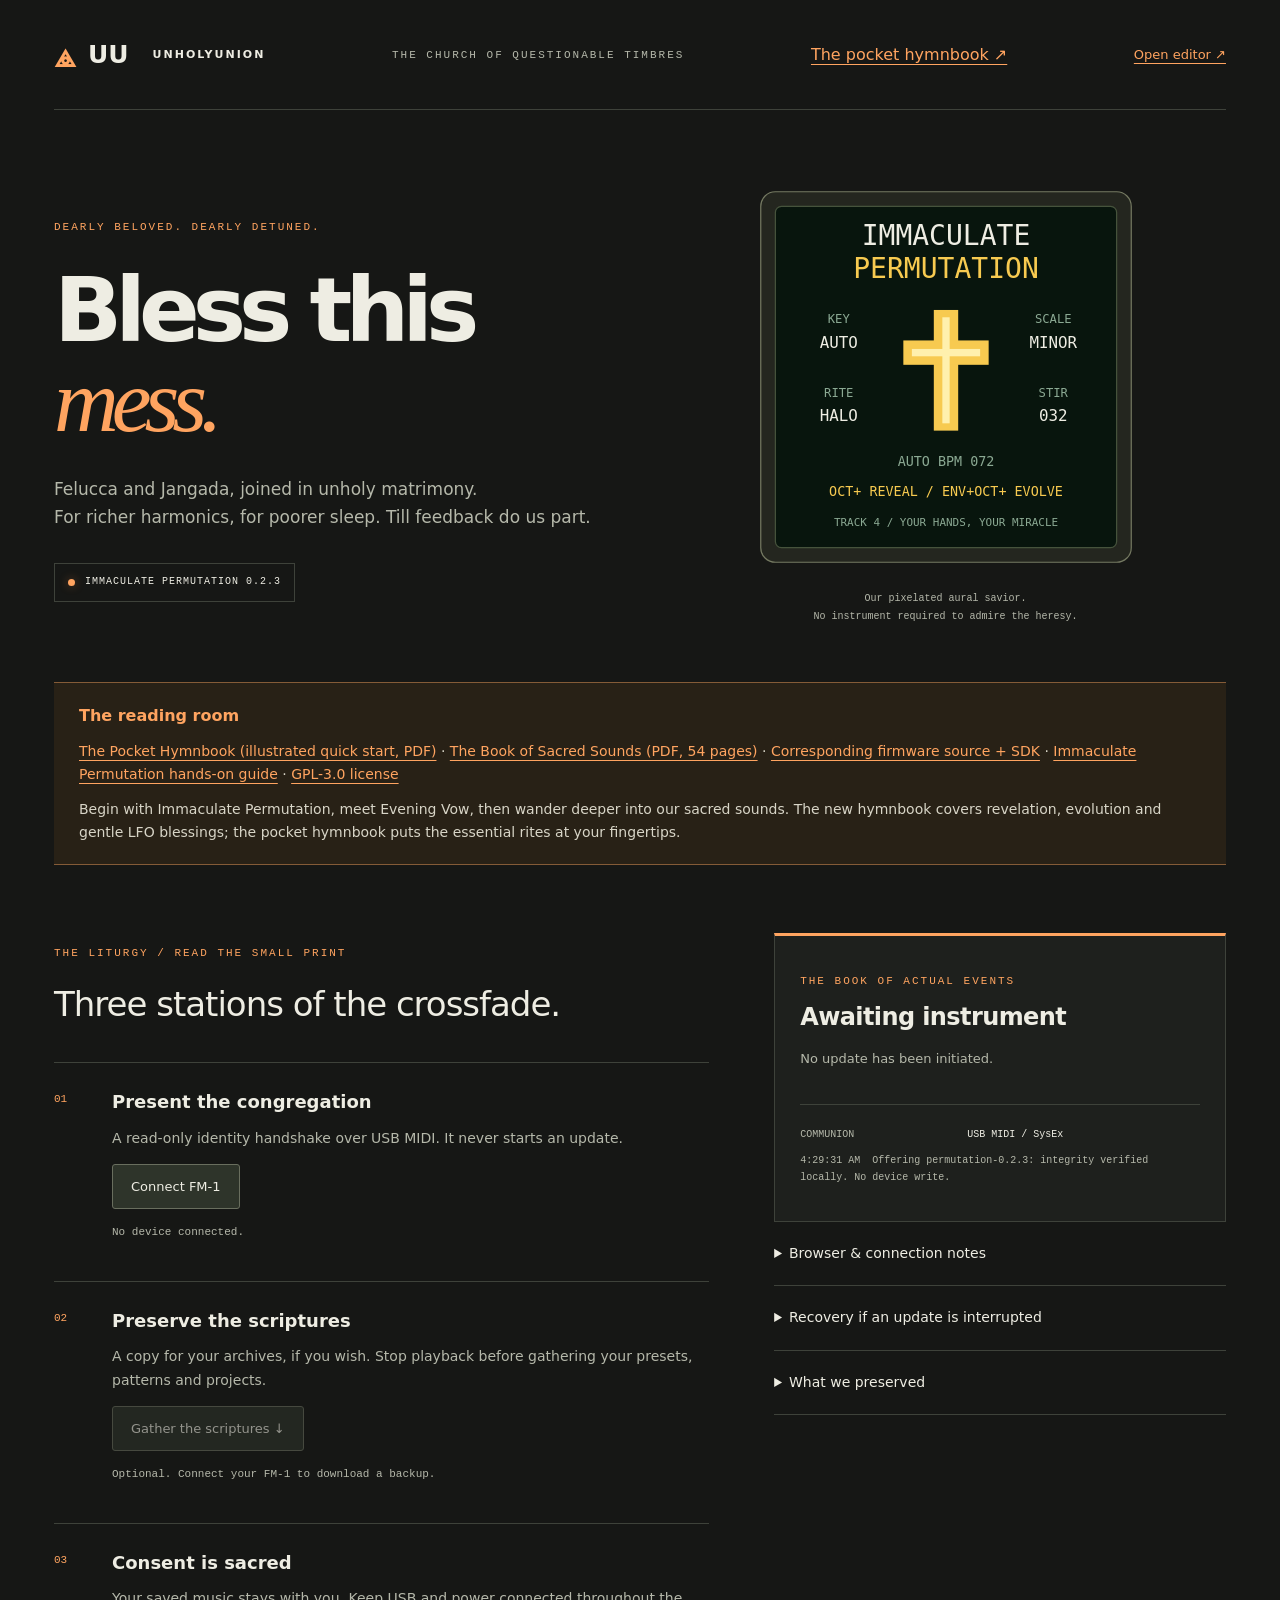
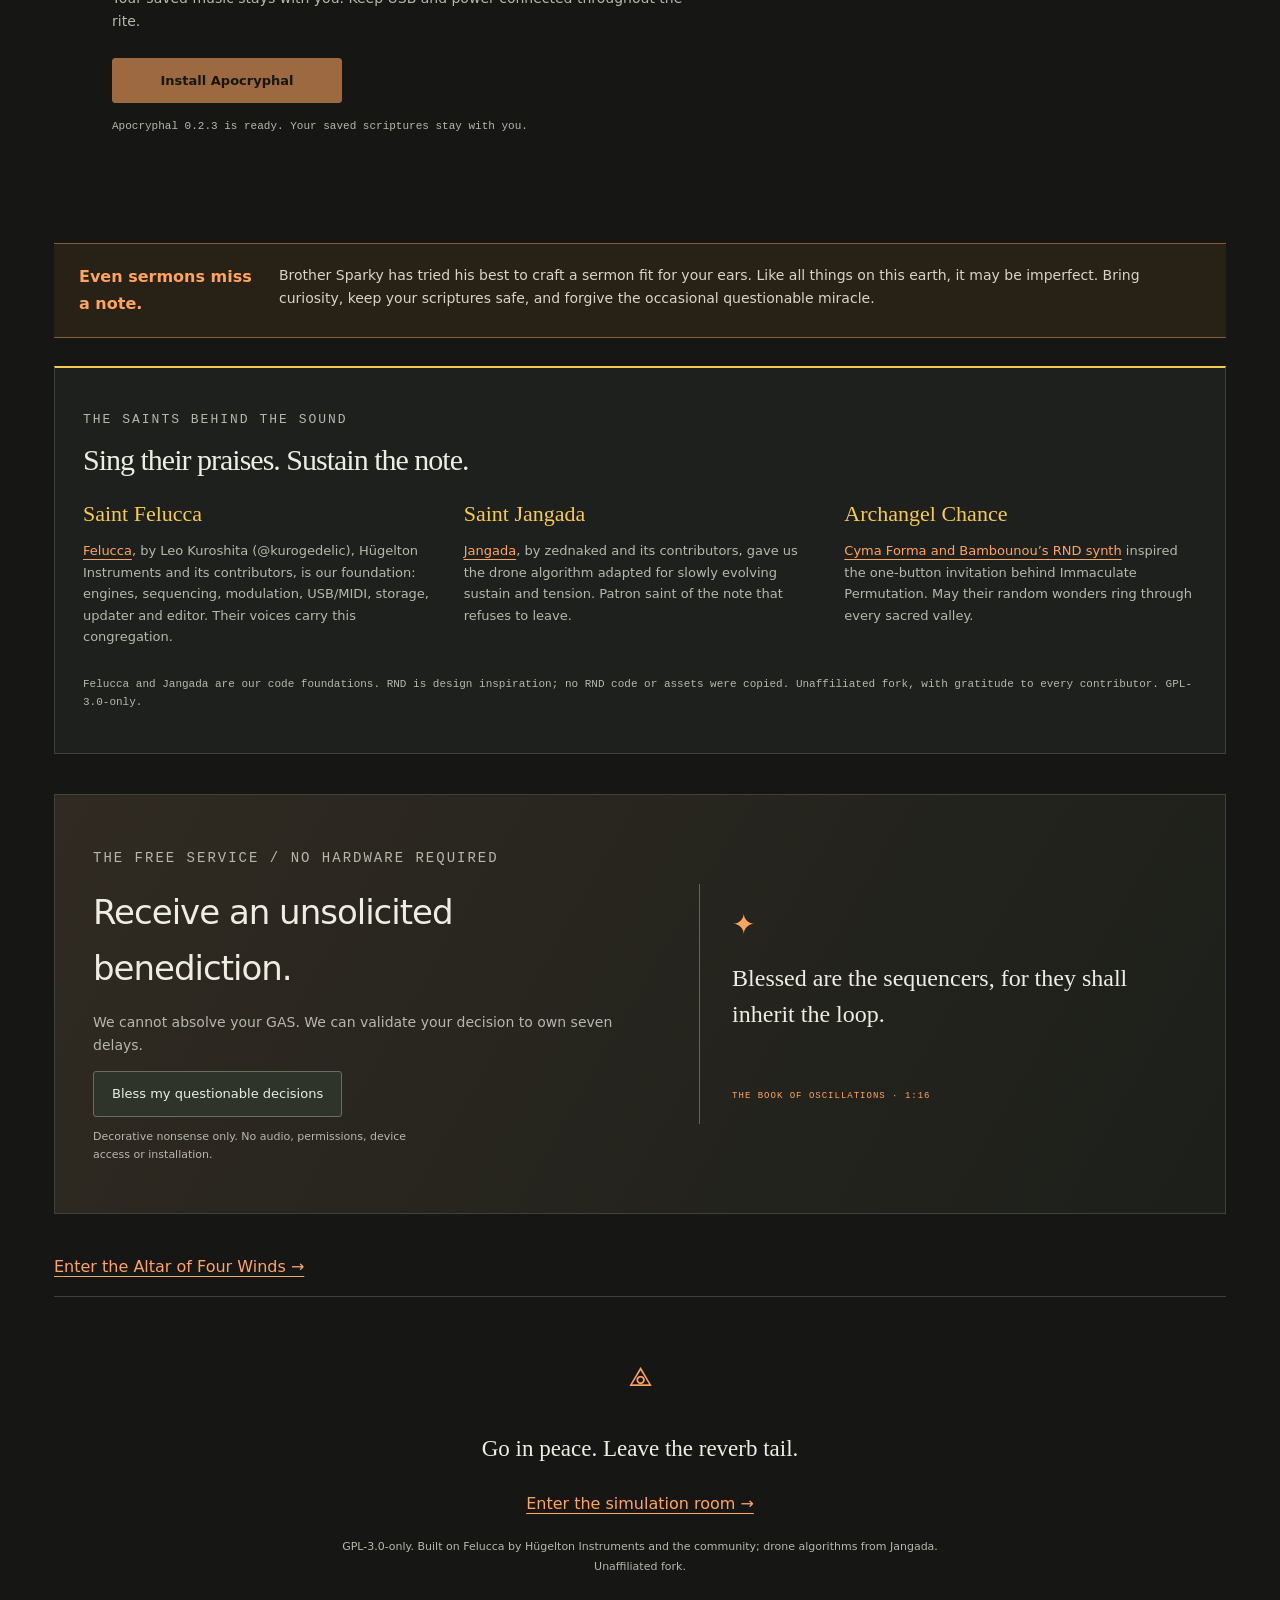
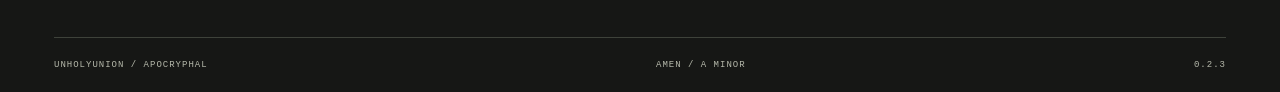
==== commit 4a69d9c2: "Place sermon note and saints after installation" ====
--- a/index.html
+++ b/index.html
@@ -3,10 +3,12 @@
 <body><a class="skip" href="#ritual">Skip to installer</a><div class="shell">
 <header><a href="unholy-installer.html" class="wordmark" aria-label="UnholyUnion home"><span class="sigil" aria-hidden="true">⟁</span> UU<span class="wordmark-name">UNHOLYUNION</span></a><span class="edition">THE CHURCH OF QUESTIONABLE TIMBRES</span><a href="unholy-quick-start.html" target="_blank" rel="noopener">The pocket hymnbook ↗</a><a href="editor.html">Open editor ↗</a></header>
 <main><section class="hero"><div><p class="eyebrow">DEARLY BELOVED. DEARLY DETUNED.</p><h1>Bless this<br><em>mess.</em></h1><p class="intro">Felucca and Jangada, joined in unholy matrimony.<br>For richer harmonics, for poorer sleep. Till feedback do us part.</p><div class="badge"><span class="lamp" aria-hidden="true"></span> IMMACULATE PERMUTATION 0.2.3</div></div><figure class="instrument"><div class="lcd-frame"><img src="unholy-holyrnd-revelation.svg?v=permutation012" width="240" height="240" alt="Pixel illustration of Immaculate Permutation: a gold pixel cross glows inside the instrument screen."></div><figcaption>Our pixelated aural savior.<br>No instrument required to admire the heresy.</figcaption></figure></section>
-<section class="notice reading-room" id="guides"><b>The reading room</b><p><a href="UnholyUnion-Quick-Start-0.2.3.pdf" download>The Pocket Hymnbook (illustrated quick start, PDF)</a> · <a href="UnholyUnion-User-Manual-0.2.3.pdf" download>The Book of Sacred Sounds (PDF, 54 pages)</a> · <a href="UnholyUnion-source-sdk-0.2.3.tar.gz" download>Corresponding firmware source + SDK</a> · <a href="holy-rnd-guide.html">Immaculate Permutation hands-on guide</a> · <a href="LICENSE">GPL-3.0 license</a></p><p>Begin with Immaculate Permutation, meet Evening Vow, then wander deeper into our sacred sounds. The new hymnbook covers revelation, evolution and gentle LFO blessings; the pocket hymnbook puts the essential rites at your fingertips.</p></section><section class="saints" aria-labelledby="saints-title"><p class="eyebrow">THE SAINTS BEHIND THE SOUND</p><h2 id="saints-title">Sing their praises. Sustain the note.</h2><div class="saints-choir"><article><h3>Saint Felucca</h3><p><a href="https://github.com/hugelton/Felucca" target="_blank" rel="noopener">Felucca</a>, by Leo Kuroshita (@kurogedelic), Hügelton Instruments and its contributors, is our foundation: engines, sequencing, modulation, USB/MIDI, storage, updater and editor. Their voices carry this congregation.</p></article><article><h3>Saint Jangada</h3><p><a href="https://github.com/zednaked/jangada" target="_blank" rel="noopener">Jangada</a>, by zednaked and its contributors, gave us the drone algorithm adapted for slowly evolving sustain and tension. Patron saint of the note that refuses to leave.</p></article><article><h3>Archangel Chance</h3><p><a href="https://www.cymaforma.com/rnd-synth" target="_blank" rel="noopener">Cyma Forma and Bambounou’s RND synth</a> inspired the one-button invitation behind Immaculate Permutation. May their random wonders ring through every sacred valley.</p></article></div><p class="detail">Felucca and Jangada are our code foundations. RND is design inspiration; no RND code or assets were copied. Unaffiliated fork, with gratitude to every contributor. GPL-3.0-only.</p></section><section class="notice"><b>Even sermons miss a note.</b><p>Brother Sparky has tried his best to craft a sermon fit for your ears. Like all things on this earth, it may be imperfect. Bring curiosity, keep your scriptures safe, and forgive the occasional questionable miracle.</p></section>
+<section class="notice reading-room" id="guides"><b>The reading room</b><p><a href="UnholyUnion-Quick-Start-0.2.3.pdf" download>The Pocket Hymnbook (illustrated quick start, PDF)</a> · <a href="UnholyUnion-User-Manual-0.2.3.pdf" download>The Book of Sacred Sounds (PDF, 54 pages)</a> · <a href="UnholyUnion-source-sdk-0.2.3.tar.gz" download>Corresponding firmware source + SDK</a> · <a href="holy-rnd-guide.html">Immaculate Permutation hands-on guide</a> · <a href="LICENSE">GPL-3.0 license</a></p><p>Begin with Immaculate Permutation, meet Evening Vow, then wander deeper into our sacred sounds. The new hymnbook covers revelation, evolution and gentle LFO blessings; the pocket hymnbook puts the essential rites at your fingertips.</p></section>
 <section class="workspace" id="ritual" aria-labelledby="ritual-title"><div class="workflow"><p class="eyebrow">THE LITURGY / READ THE SMALL PRINT</p><h2 id="ritual-title">Three stations of the crossfade.</h2><div id="demo-banner" class="demo-banner" hidden>SIMULATION ONLY — NO MIDI ACCESS, NO DEVICE WRITES</div>
 <ol class="steps"><li><span class="number">01</span><div><h3>Present the congregation</h3><p>A read-only identity handshake over USB MIDI. It never starts an update.</p><button id="connect">Connect FM-1</button><button id="cancel" class="quiet" hidden>Disconnect</button><p id="device" class="detail">No device connected.</p></div></li>
 <li><span class="number">02</span><div><h3>Preserve the scriptures</h3><p>A copy for your archives, if you wish. Stop playback before gathering your presets, patterns and projects.</p><button id="download-backup" type="button" disabled>Gather the scriptures ↓</button><p id="backup-status" class="detail" role="status" aria-live="polite">Optional. Connect your FM-1 to download a backup.</p></div></li>
 <li><span class="number">03</span><div><h3>Consent is sacred</h3><p>Your saved music stays with you. Keep USB and power connected throughout the rite.</p><button id="install" class="primary" disabled>Install Apocryphal</button><p id="package-status" class="detail" role="status" aria-live="polite">Preparing the offering…</p><button id="retry-package" type="button" hidden>Retry firmware load</button></div></li></ol></div>
 <aside><div class="telemetry"><p class="eyebrow">THE BOOK OF ACTUAL EVENTS</p><h3 id="phase">Awaiting instrument</h3><progress id="progress" max="1" value="0" aria-label="Update progress" hidden></progress><p id="status" role="status" aria-live="polite">No update has been initiated.</p><div class="readouts"><span>COMMUNION</span><b>USB MIDI / SysEx</b></div><pre id="log" aria-label="Session event log"></pre></div><details><summary>Browser & connection notes</summary><p>Use desktop Chrome or Edge on HTTPS or localhost with Web MIDI SysEx permission. Firefox lacks this transport; Safari and mobile browsers are not supported here. This installer uses Web MIDI, not WebUSB. Connect only one FM-1 and leave it connected throughout the update. Close music apps using the same MIDI ports. No device permission is requested on page load.</p></details><details id="recovery"><summary>Recovery if an update is interrupted</summary><p>Keep power and USB stable. If the upstream update loader still appears, a reviewed package may be retried through the upstream installer’s resume path. Resume starts the loader transfer again; it is not a byte-offset continuation.</p><p>A missing loader, wrong identity, or lost return is an error—not success. Recovery outside that loader is unverified. Do not keep retrying arbitrary packages or erase flash. Preserve the event log and get device-specific recovery guidance.</p><p><a href="https://github.com/hugelton/Felucca" target="_blank" rel="noopener">Felucca source & recovery documentation ↗</a></p></details><details><summary>What we preserved</summary><p>Felucca’s engines, four tracks, shared eight-voice budget, sequencing, sampling, MIDI, editor, and flash allocations. New drift and macros use appended source IDs; a new project marker prevents silent backward misreading.</p></details></aside></section>
+<section class="notice"><b>Even sermons miss a note.</b><p>Brother Sparky has tried his best to craft a sermon fit for your ears. Like all things on this earth, it may be imperfect. Bring curiosity, keep your scriptures safe, and forgive the occasional questionable miracle.</p></section>
+<section class="saints" aria-labelledby="saints-title"><p class="eyebrow">THE SAINTS BEHIND THE SOUND</p><h2 id="saints-title">Sing their praises. Sustain the note.</h2><div class="saints-choir"><article><h3>Saint Felucca</h3><p><a href="https://github.com/hugelton/Felucca" target="_blank" rel="noopener">Felucca</a>, by Leo Kuroshita (@kurogedelic), Hügelton Instruments and its contributors, is our foundation: engines, sequencing, modulation, USB/MIDI, storage, updater and editor. Their voices carry this congregation.</p></article><article><h3>Saint Jangada</h3><p><a href="https://github.com/zednaked/jangada" target="_blank" rel="noopener">Jangada</a>, by zednaked and its contributors, gave us the drone algorithm adapted for slowly evolving sustain and tension. Patron saint of the note that refuses to leave.</p></article><article><h3>Archangel Chance</h3><p><a href="https://www.cymaforma.com/rnd-synth" target="_blank" rel="noopener">Cyma Forma and Bambounou’s RND synth</a> inspired the one-button invitation behind Immaculate Permutation. May their random wonders ring through every sacred valley.</p></article></div><p class="detail">Felucca and Jangada are our code foundations. RND is design inspiration; no RND code or assets were copied. Unaffiliated fork, with gratitude to every contributor. GPL-3.0-only.</p></section>
 <section class="benediction" aria-labelledby="blessing-title"><div><p class="eyebrow">THE FREE SERVICE / NO HARDWARE REQUIRED</p><h2 id="blessing-title">Receive an unsolicited benediction.</h2><p>We cannot absolve your GAS. We can validate your decision to own seven delays.</p><button id="bless" type="button" aria-describedby="blessing-note">Bless my questionable decisions</button><p id="blessing-note" class="fine">Decorative nonsense only. No audio, permissions, device access or installation.</p></div><div class="verse"><span aria-hidden="true">✦</span><p id="blessing" role="status" aria-live="polite" aria-atomic="true">Blessed are the sequencers, for they shall inherit the loop.</p><span class="verse-ref" aria-hidden="true">THE BOOK OF OSCILLATIONS · 1:16</span></div></section><p><a href="unholy-macros.html">Enter the Altar of Four Winds →</a></p><section class="closing"><span aria-hidden="true">⟁</span><p>Go in peace. Leave the reverb tail.</p><a href="unholy-installer.html?demo=1">Enter the simulation room →</a><p class="fine">GPL-3.0-only. Built on Felucca by Hügelton Instruments and the community; drone algorithms from Jangada. Unaffiliated fork.</p></section></main><footer><span>UNHOLYUNION / APOCRYPHAL</span><span>AMEN / A MINOR</span><span>0.2.3</span></footer></div><script type="module" src="unholy-installer.js?v=apocryphal-1"></script></body></html>
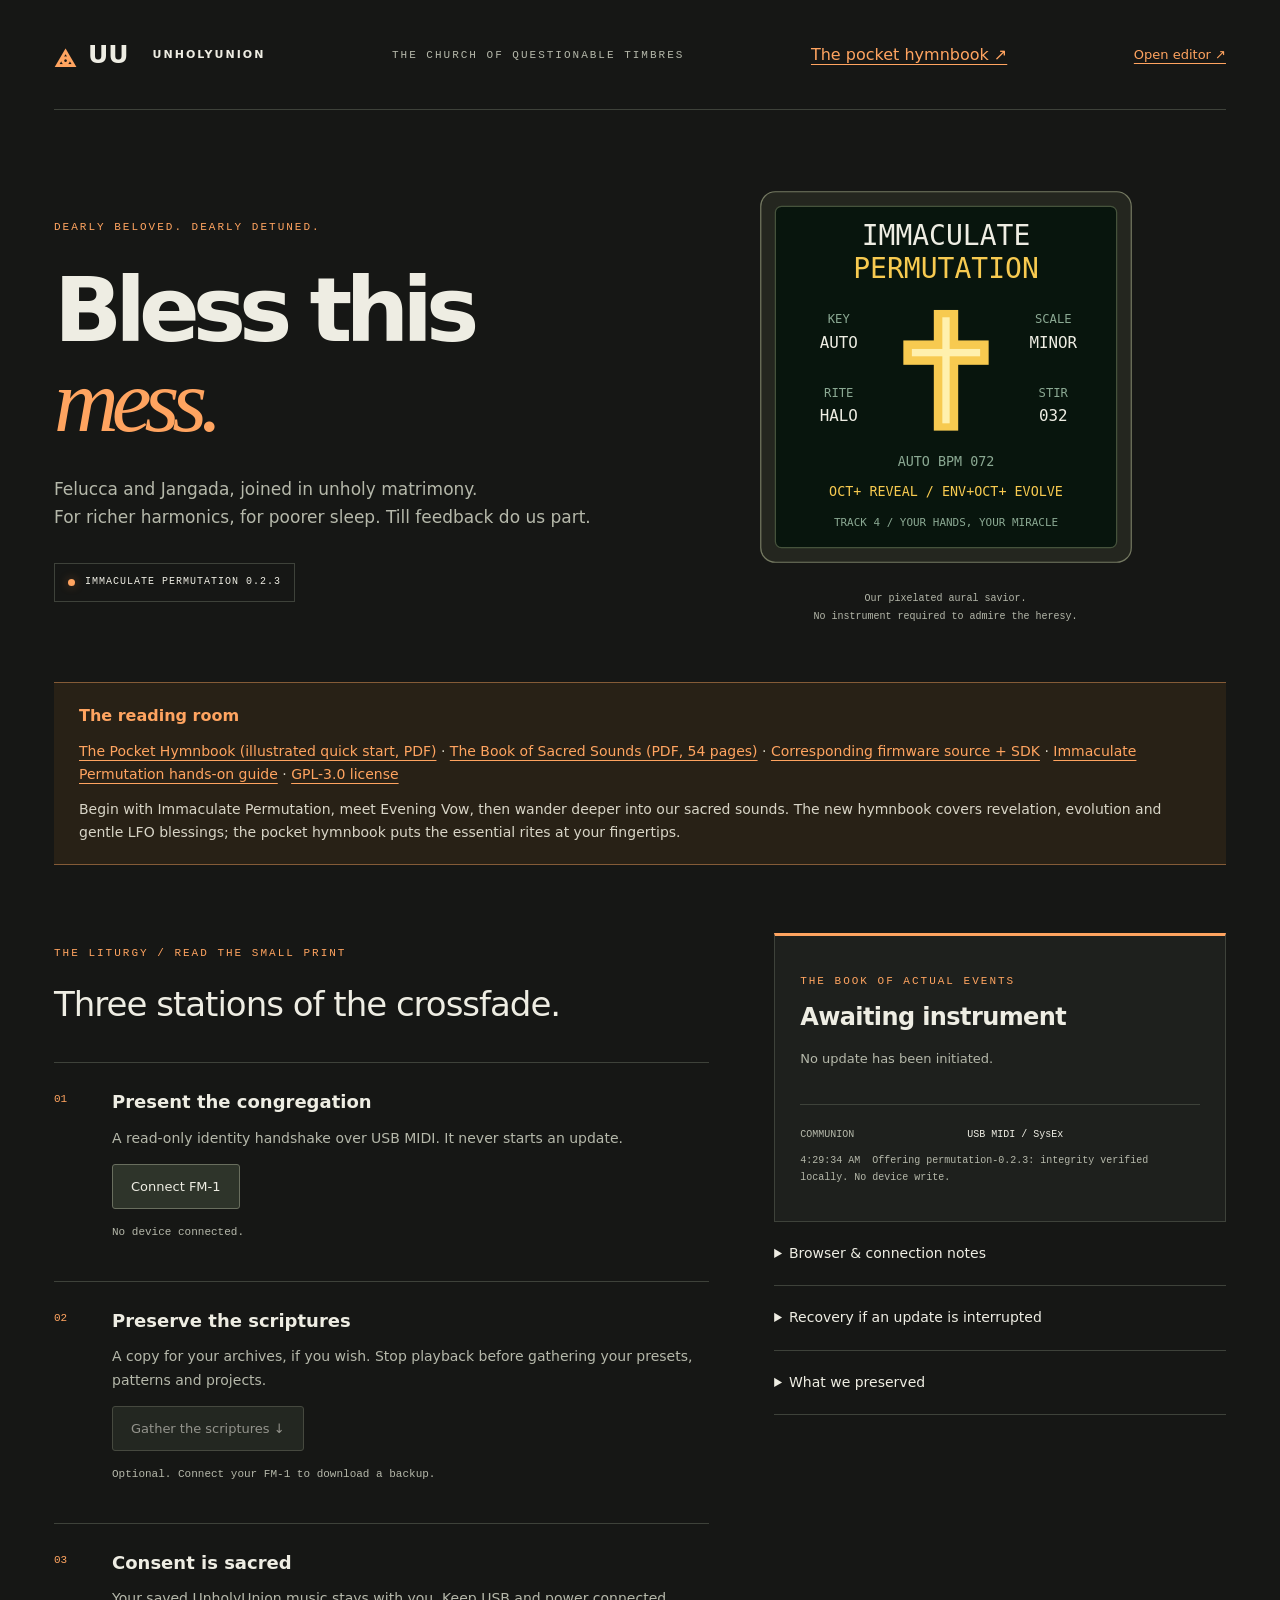
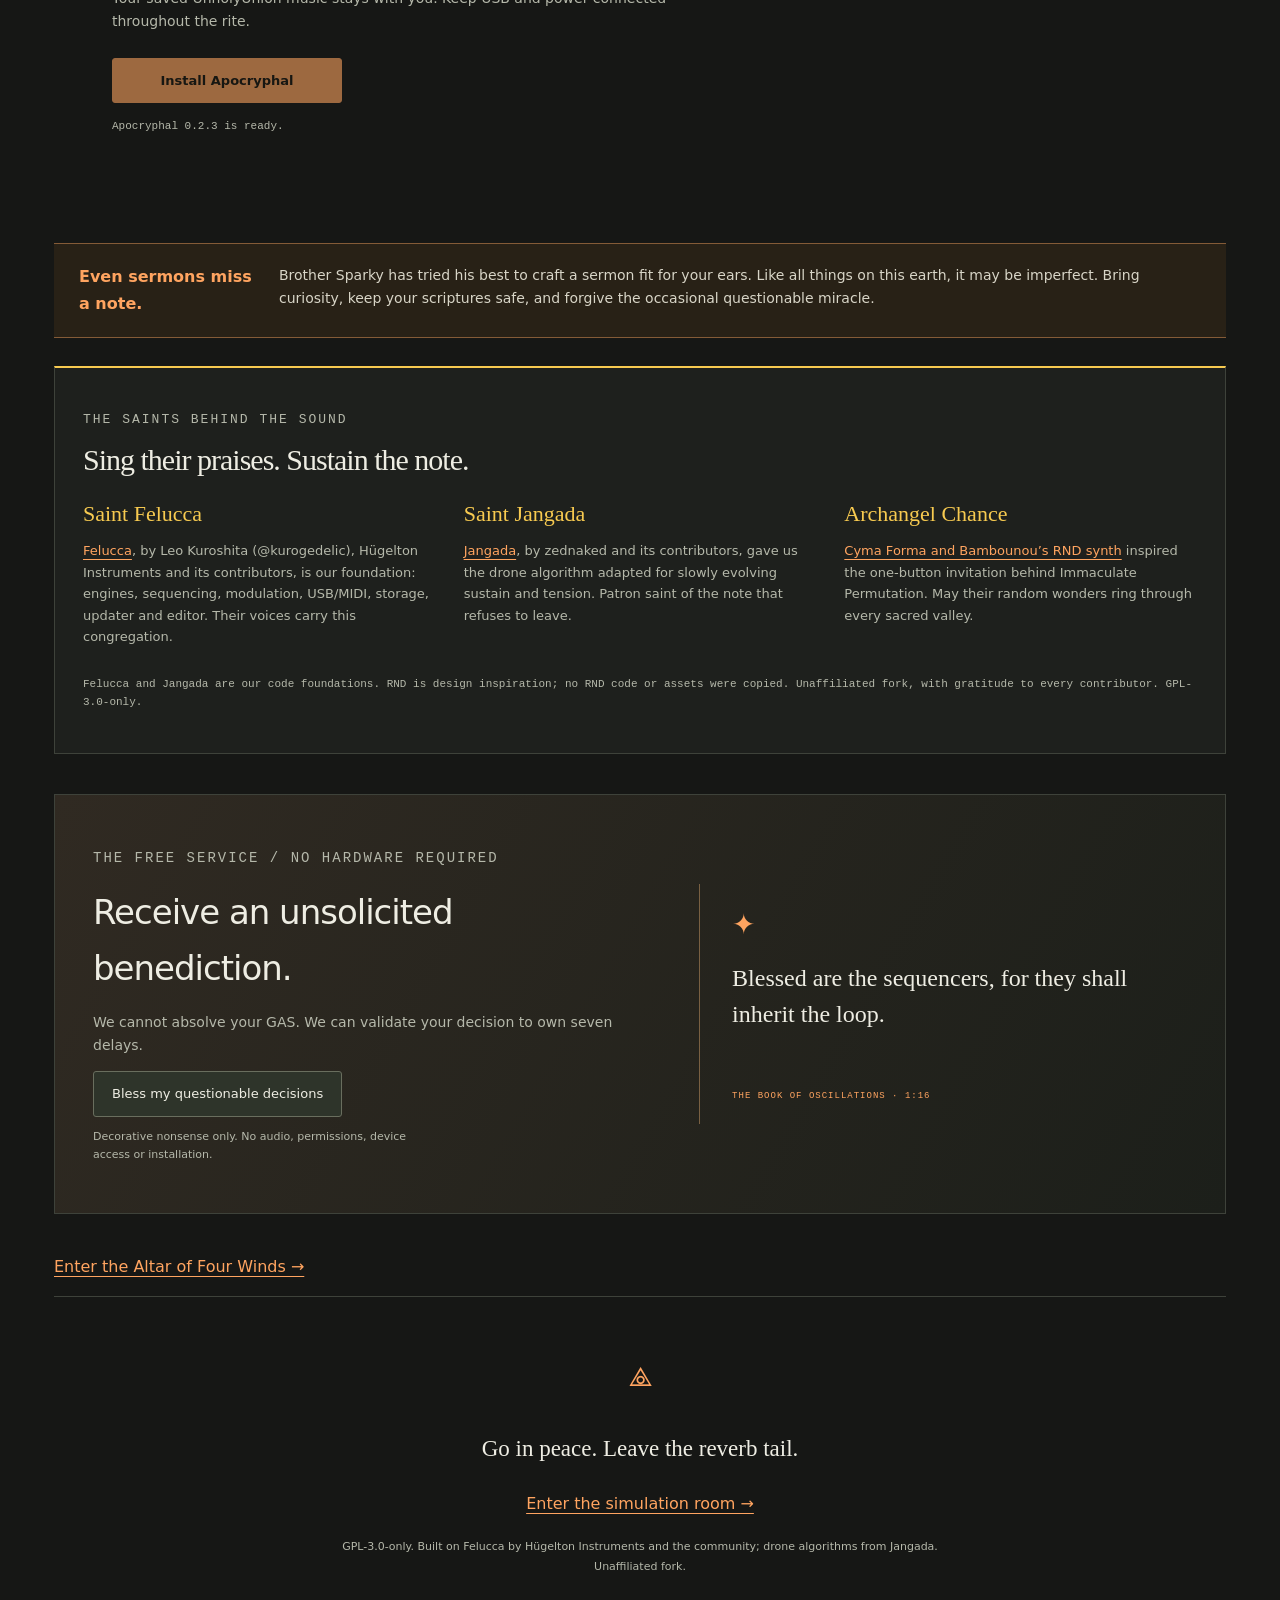
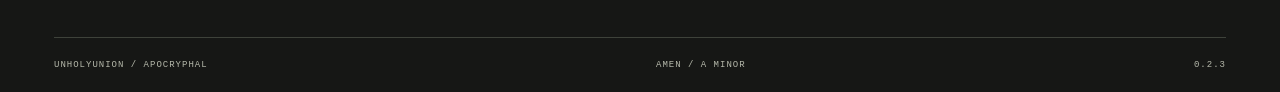
==== commit bbb9bbb0: "Welcome stock V15 and clarify installer transfer progress" ====
--- a/index.html
+++ b/index.html
@@ -1,14 +1,14 @@
 <!doctype html><html lang="en"><meta charset="utf-8"><meta name="viewport" content="width=device-width,initial-scale=1"><title>UnholyUnion · The Ritual Room</title>
-<link rel="icon" href="unholy-sigil.svg" type="image/svg+xml"><link rel="stylesheet" href="unholy-installer.css?v=apocryphal-1">
+<link rel="icon" href="unholy-sigil.svg" type="image/svg+xml"><link rel="stylesheet" href="unholy-installer.css?v=v15-e5f2813f7ce5">
 <body><a class="skip" href="#ritual">Skip to installer</a><div class="shell">
 <header><a href="unholy-installer.html" class="wordmark" aria-label="UnholyUnion home"><span class="sigil" aria-hidden="true">⟁</span> UU<span class="wordmark-name">UNHOLYUNION</span></a><span class="edition">THE CHURCH OF QUESTIONABLE TIMBRES</span><a href="unholy-quick-start.html" target="_blank" rel="noopener">The pocket hymnbook ↗</a><a href="editor.html">Open editor ↗</a></header>
-<main><section class="hero"><div><p class="eyebrow">DEARLY BELOVED. DEARLY DETUNED.</p><h1>Bless this<br><em>mess.</em></h1><p class="intro">Felucca and Jangada, joined in unholy matrimony.<br>For richer harmonics, for poorer sleep. Till feedback do us part.</p><div class="badge"><span class="lamp" aria-hidden="true"></span> IMMACULATE PERMUTATION 0.2.3</div></div><figure class="instrument"><div class="lcd-frame"><img src="unholy-holyrnd-revelation.svg?v=permutation012" width="240" height="240" alt="Pixel illustration of Immaculate Permutation: a gold pixel cross glows inside the instrument screen."></div><figcaption>Our pixelated aural savior.<br>No instrument required to admire the heresy.</figcaption></figure></section>
+<main><section class="hero"><div><p class="eyebrow">DEARLY BELOVED. DEARLY DETUNED.</p><h1>Bless this<br><em>mess.</em></h1><p class="intro">Felucca and Jangada, joined in unholy matrimony.<br>For richer harmonics, for poorer sleep. Till feedback do us part.</p><div class="badge"><span class="lamp" aria-hidden="true"></span> IMMACULATE PERMUTATION 0.2.3</div></div><figure class="instrument"><div class="lcd-frame"><img src="unholy-holyrnd-revelation.svg?v=v15-e5f2813f7ce5" width="240" height="240" alt="Pixel illustration of Immaculate Permutation: a gold pixel cross glows inside the instrument screen."></div><figcaption>Our pixelated aural savior.<br>No instrument required to admire the heresy.</figcaption></figure></section>
 <section class="notice reading-room" id="guides"><b>The reading room</b><p><a href="UnholyUnion-Quick-Start-0.2.3.pdf" download>The Pocket Hymnbook (illustrated quick start, PDF)</a> · <a href="UnholyUnion-User-Manual-0.2.3.pdf" download>The Book of Sacred Sounds (PDF, 54 pages)</a> · <a href="UnholyUnion-source-sdk-0.2.3.tar.gz" download>Corresponding firmware source + SDK</a> · <a href="holy-rnd-guide.html">Immaculate Permutation hands-on guide</a> · <a href="LICENSE">GPL-3.0 license</a></p><p>Begin with Immaculate Permutation, meet Evening Vow, then wander deeper into our sacred sounds. The new hymnbook covers revelation, evolution and gentle LFO blessings; the pocket hymnbook puts the essential rites at your fingertips.</p></section>
 <section class="workspace" id="ritual" aria-labelledby="ritual-title"><div class="workflow"><p class="eyebrow">THE LITURGY / READ THE SMALL PRINT</p><h2 id="ritual-title">Three stations of the crossfade.</h2><div id="demo-banner" class="demo-banner" hidden>SIMULATION ONLY — NO MIDI ACCESS, NO DEVICE WRITES</div>
 <ol class="steps"><li><span class="number">01</span><div><h3>Present the congregation</h3><p>A read-only identity handshake over USB MIDI. It never starts an update.</p><button id="connect">Connect FM-1</button><button id="cancel" class="quiet" hidden>Disconnect</button><p id="device" class="detail">No device connected.</p></div></li>
 <li><span class="number">02</span><div><h3>Preserve the scriptures</h3><p>A copy for your archives, if you wish. Stop playback before gathering your presets, patterns and projects.</p><button id="download-backup" type="button" disabled>Gather the scriptures ↓</button><p id="backup-status" class="detail" role="status" aria-live="polite">Optional. Connect your FM-1 to download a backup.</p></div></li>
-<li><span class="number">03</span><div><h3>Consent is sacred</h3><p>Your saved music stays with you. Keep USB and power connected throughout the rite.</p><button id="install" class="primary" disabled>Install Apocryphal</button><p id="package-status" class="detail" role="status" aria-live="polite">Preparing the offering…</p><button id="retry-package" type="button" hidden>Retry firmware load</button></div></li></ol></div>
-<aside><div class="telemetry"><p class="eyebrow">THE BOOK OF ACTUAL EVENTS</p><h3 id="phase">Awaiting instrument</h3><progress id="progress" max="1" value="0" aria-label="Update progress" hidden></progress><p id="status" role="status" aria-live="polite">No update has been initiated.</p><div class="readouts"><span>COMMUNION</span><b>USB MIDI / SysEx</b></div><pre id="log" aria-label="Session event log"></pre></div><details><summary>Browser & connection notes</summary><p>Use desktop Chrome or Edge on HTTPS or localhost with Web MIDI SysEx permission. Firefox lacks this transport; Safari and mobile browsers are not supported here. This installer uses Web MIDI, not WebUSB. Connect only one FM-1 and leave it connected throughout the update. Close music apps using the same MIDI ports. No device permission is requested on page load.</p></details><details id="recovery"><summary>Recovery if an update is interrupted</summary><p>Keep power and USB stable. If the upstream update loader still appears, a reviewed package may be retried through the upstream installer’s resume path. Resume starts the loader transfer again; it is not a byte-offset continuation.</p><p>A missing loader, wrong identity, or lost return is an error—not success. Recovery outside that loader is unverified. Do not keep retrying arbitrary packages or erase flash. Preserve the event log and get device-specific recovery guidance.</p><p><a href="https://github.com/hugelton/Felucca" target="_blank" rel="noopener">Felucca source & recovery documentation ↗</a></p></details><details><summary>What we preserved</summary><p>Felucca’s engines, four tracks, shared eight-voice budget, sequencing, sampling, MIDI, editor, and flash allocations. New drift and macros use appended source IDs; a new project marker prevents silent backward misreading.</p></details></aside></section>
+<li><span class="number">03</span><div><h3>Consent is sacred</h3><p id="install-notes">Your saved UnholyUnion music stays with you. Keep USB and power connected throughout the rite.</p><button id="install" class="primary" disabled>Install Apocryphal</button><p id="package-status" class="detail" role="status" aria-live="polite">Preparing the offering…</p><button id="retry-package" type="button" hidden>Retry firmware load</button></div></li></ol></div>
+<aside><div class="telemetry"><p class="eyebrow">THE BOOK OF ACTUAL EVENTS</p><h3 id="phase">Awaiting instrument</h3><progress id="progress" max="1" value="0" aria-label="Update progress" hidden></progress><p id="status" role="status" aria-live="polite">No update has been initiated.</p><div class="readouts"><span>COMMUNION</span><b>USB MIDI / SysEx</b></div><pre id="log" aria-label="Session event log"></pre></div><details><summary>Browser & connection notes</summary><p>Use desktop Chrome or Edge on HTTPS or localhost with Web MIDI SysEx permission. Firefox lacks this transport; Safari and mobile browsers are not supported here. This installer uses Web MIDI, not WebUSB. Connect only one FM-1 and leave it connected throughout the update. Close music apps using the same MIDI ports. No device permission is requested on page load.</p><p>Stock V14 (FM-1_014) and V15 (FM-1_015) are accepted. V15 installation has been confirmed on one FM-1. V16 and unlisted firmware remain unsupported by this offering.</p></details><details id="recovery"><summary>Recovery if an update is interrupted</summary><p>Keep power and USB stable. If the upstream update loader still appears, a reviewed package may be retried through the upstream installer’s resume path. Resume starts the loader transfer again; it is not a byte-offset continuation.</p><p>A missing loader, wrong identity, or lost return is an error—not success. Recovery outside that loader is unverified. Do not keep retrying arbitrary packages or erase flash. Preserve the event log and get device-specific recovery guidance.</p><p><a href="https://github.com/hugelton/Felucca" target="_blank" rel="noopener">Felucca source & recovery documentation ↗</a></p></details><details><summary>What we preserved</summary><p>Felucca’s engines, four tracks, shared eight-voice budget, sequencing, sampling, MIDI, editor, and flash allocations. New drift and macros use appended source IDs; a new project marker prevents silent backward misreading.</p></details></aside></section>
 <section class="notice"><b>Even sermons miss a note.</b><p>Brother Sparky has tried his best to craft a sermon fit for your ears. Like all things on this earth, it may be imperfect. Bring curiosity, keep your scriptures safe, and forgive the occasional questionable miracle.</p></section>
 <section class="saints" aria-labelledby="saints-title"><p class="eyebrow">THE SAINTS BEHIND THE SOUND</p><h2 id="saints-title">Sing their praises. Sustain the note.</h2><div class="saints-choir"><article><h3>Saint Felucca</h3><p><a href="https://github.com/hugelton/Felucca" target="_blank" rel="noopener">Felucca</a>, by Leo Kuroshita (@kurogedelic), Hügelton Instruments and its contributors, is our foundation: engines, sequencing, modulation, USB/MIDI, storage, updater and editor. Their voices carry this congregation.</p></article><article><h3>Saint Jangada</h3><p><a href="https://github.com/zednaked/jangada" target="_blank" rel="noopener">Jangada</a>, by zednaked and its contributors, gave us the drone algorithm adapted for slowly evolving sustain and tension. Patron saint of the note that refuses to leave.</p></article><article><h3>Archangel Chance</h3><p><a href="https://www.cymaforma.com/rnd-synth" target="_blank" rel="noopener">Cyma Forma and Bambounou’s RND synth</a> inspired the one-button invitation behind Immaculate Permutation. May their random wonders ring through every sacred valley.</p></article></div><p class="detail">Felucca and Jangada are our code foundations. RND is design inspiration; no RND code or assets were copied. Unaffiliated fork, with gratitude to every contributor. GPL-3.0-only.</p></section>
-<section class="benediction" aria-labelledby="blessing-title"><div><p class="eyebrow">THE FREE SERVICE / NO HARDWARE REQUIRED</p><h2 id="blessing-title">Receive an unsolicited benediction.</h2><p>We cannot absolve your GAS. We can validate your decision to own seven delays.</p><button id="bless" type="button" aria-describedby="blessing-note">Bless my questionable decisions</button><p id="blessing-note" class="fine">Decorative nonsense only. No audio, permissions, device access or installation.</p></div><div class="verse"><span aria-hidden="true">✦</span><p id="blessing" role="status" aria-live="polite" aria-atomic="true">Blessed are the sequencers, for they shall inherit the loop.</p><span class="verse-ref" aria-hidden="true">THE BOOK OF OSCILLATIONS · 1:16</span></div></section><p><a href="unholy-macros.html">Enter the Altar of Four Winds →</a></p><section class="closing"><span aria-hidden="true">⟁</span><p>Go in peace. Leave the reverb tail.</p><a href="unholy-installer.html?demo=1">Enter the simulation room →</a><p class="fine">GPL-3.0-only. Built on Felucca by Hügelton Instruments and the community; drone algorithms from Jangada. Unaffiliated fork.</p></section></main><footer><span>UNHOLYUNION / APOCRYPHAL</span><span>AMEN / A MINOR</span><span>0.2.3</span></footer></div><script type="module" src="unholy-installer.js?v=apocryphal-1"></script></body></html>
+<section class="benediction" aria-labelledby="blessing-title"><div><p class="eyebrow">THE FREE SERVICE / NO HARDWARE REQUIRED</p><h2 id="blessing-title">Receive an unsolicited benediction.</h2><p>We cannot absolve your GAS. We can validate your decision to own seven delays.</p><button id="bless" type="button" aria-describedby="blessing-note">Bless my questionable decisions</button><p id="blessing-note" class="fine">Decorative nonsense only. No audio, permissions, device access or installation.</p></div><div class="verse"><span aria-hidden="true">✦</span><p id="blessing" role="status" aria-live="polite" aria-atomic="true">Blessed are the sequencers, for they shall inherit the loop.</p><span class="verse-ref" aria-hidden="true">THE BOOK OF OSCILLATIONS · 1:16</span></div></section><p><a href="unholy-macros.html">Enter the Altar of Four Winds →</a></p><section class="closing"><span aria-hidden="true">⟁</span><p>Go in peace. Leave the reverb tail.</p><a href="unholy-installer.html?demo=1">Enter the simulation room →</a><p class="fine">GPL-3.0-only. Built on Felucca by Hügelton Instruments and the community; drone algorithms from Jangada. Unaffiliated fork.</p></section></main><footer><span>UNHOLYUNION / APOCRYPHAL</span><span>AMEN / A MINOR</span><span>0.2.3</span></footer></div><script type="module" src="unholy-installer.js?v=v15-e5f2813f7ce5"></script></body></html>
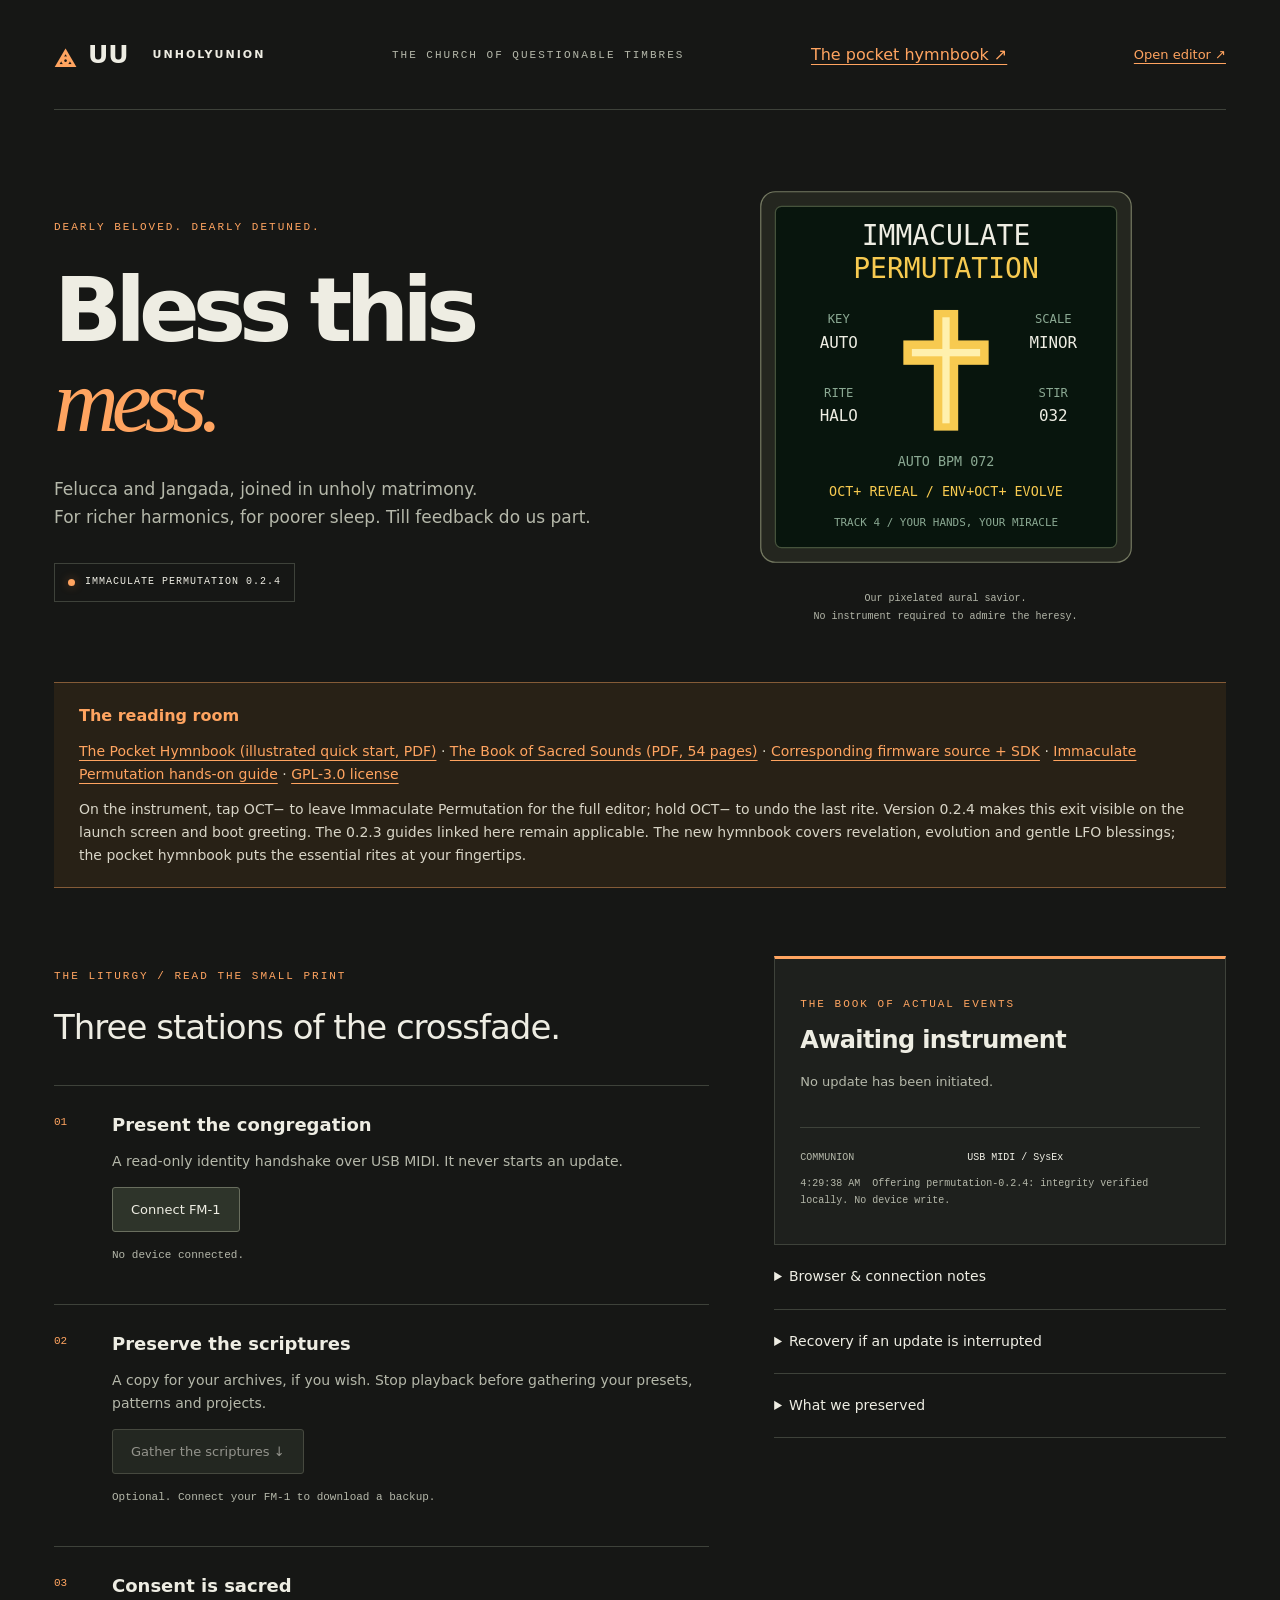
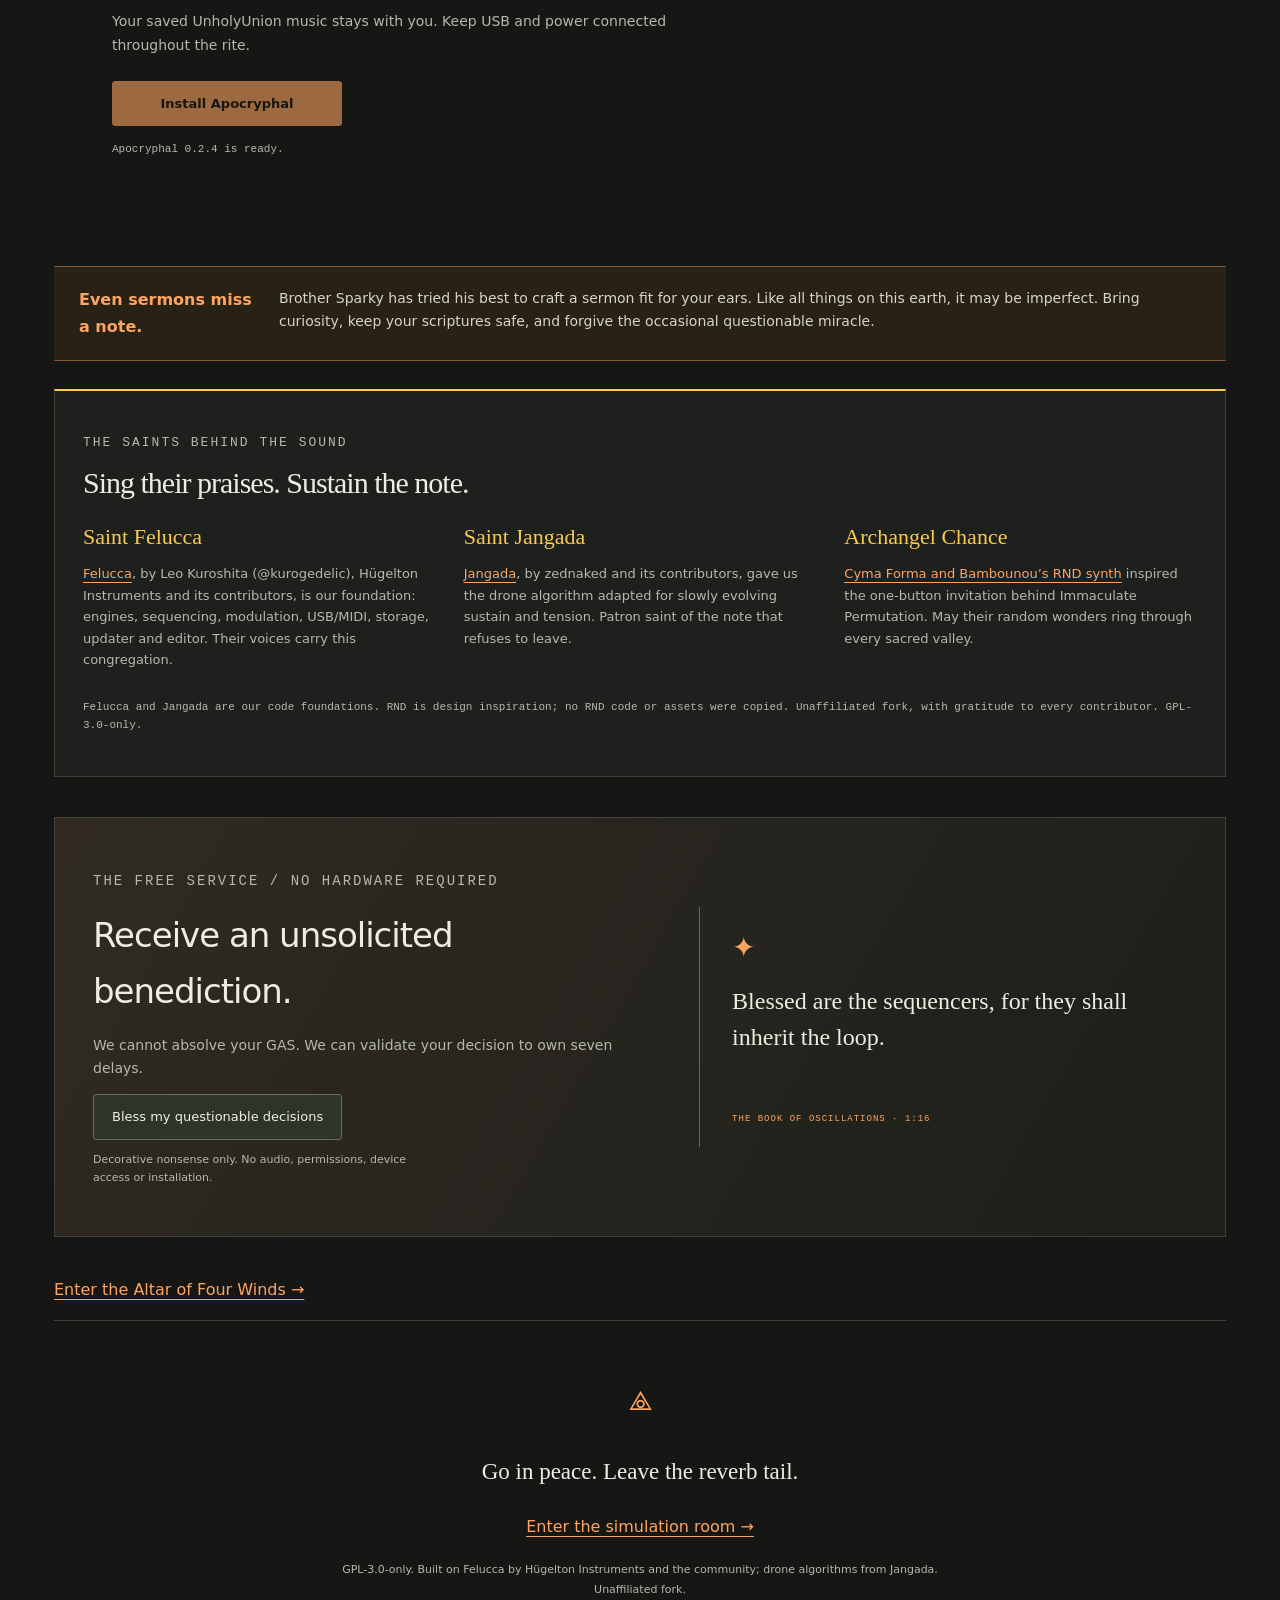
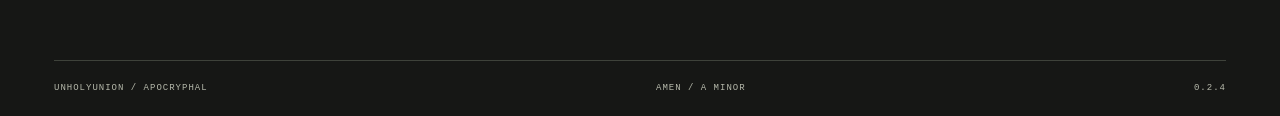
==== commit 0924a245: "Publish the 0.2.4 full-editor navigation offering" ====
--- a/index.html
+++ b/index.html
@@ -1,9 +1,9 @@
 <!doctype html><html lang="en"><meta charset="utf-8"><meta name="viewport" content="width=device-width,initial-scale=1"><title>UnholyUnion · The Ritual Room</title>
-<link rel="icon" href="unholy-sigil.svg" type="image/svg+xml"><link rel="stylesheet" href="unholy-installer.css?v=v15-e5f2813f7ce5">
+<link rel="icon" href="unholy-sigil.svg" type="image/svg+xml"><link rel="stylesheet" href="unholy-installer.css?v=navigation024">
 <body><a class="skip" href="#ritual">Skip to installer</a><div class="shell">
 <header><a href="unholy-installer.html" class="wordmark" aria-label="UnholyUnion home"><span class="sigil" aria-hidden="true">⟁</span> UU<span class="wordmark-name">UNHOLYUNION</span></a><span class="edition">THE CHURCH OF QUESTIONABLE TIMBRES</span><a href="unholy-quick-start.html" target="_blank" rel="noopener">The pocket hymnbook ↗</a><a href="editor.html">Open editor ↗</a></header>
-<main><section class="hero"><div><p class="eyebrow">DEARLY BELOVED. DEARLY DETUNED.</p><h1>Bless this<br><em>mess.</em></h1><p class="intro">Felucca and Jangada, joined in unholy matrimony.<br>For richer harmonics, for poorer sleep. Till feedback do us part.</p><div class="badge"><span class="lamp" aria-hidden="true"></span> IMMACULATE PERMUTATION 0.2.3</div></div><figure class="instrument"><div class="lcd-frame"><img src="unholy-holyrnd-revelation.svg?v=v15-e5f2813f7ce5" width="240" height="240" alt="Pixel illustration of Immaculate Permutation: a gold pixel cross glows inside the instrument screen."></div><figcaption>Our pixelated aural savior.<br>No instrument required to admire the heresy.</figcaption></figure></section>
-<section class="notice reading-room" id="guides"><b>The reading room</b><p><a href="UnholyUnion-Quick-Start-0.2.3.pdf" download>The Pocket Hymnbook (illustrated quick start, PDF)</a> · <a href="UnholyUnion-User-Manual-0.2.3.pdf" download>The Book of Sacred Sounds (PDF, 54 pages)</a> · <a href="UnholyUnion-source-sdk-0.2.3.tar.gz" download>Corresponding firmware source + SDK</a> · <a href="holy-rnd-guide.html">Immaculate Permutation hands-on guide</a> · <a href="LICENSE">GPL-3.0 license</a></p><p>Begin with Immaculate Permutation, meet Evening Vow, then wander deeper into our sacred sounds. The new hymnbook covers revelation, evolution and gentle LFO blessings; the pocket hymnbook puts the essential rites at your fingertips.</p></section>
+<main><section class="hero"><div><p class="eyebrow">DEARLY BELOVED. DEARLY DETUNED.</p><h1>Bless this<br><em>mess.</em></h1><p class="intro">Felucca and Jangada, joined in unholy matrimony.<br>For richer harmonics, for poorer sleep. Till feedback do us part.</p><div class="badge"><span class="lamp" aria-hidden="true"></span> IMMACULATE PERMUTATION 0.2.4</div></div><figure class="instrument"><div class="lcd-frame"><img src="unholy-holyrnd-revelation.svg?v=permutation012" width="240" height="240" alt="Pixel illustration of Immaculate Permutation: a gold pixel cross glows inside the instrument screen."></div><figcaption>Our pixelated aural savior.<br>No instrument required to admire the heresy.</figcaption></figure></section>
+<section class="notice reading-room" id="guides"><b>The reading room</b><p><a href="UnholyUnion-Quick-Start-0.2.3.pdf" download>The Pocket Hymnbook (illustrated quick start, PDF)</a> · <a href="UnholyUnion-User-Manual-0.2.3.pdf" download>The Book of Sacred Sounds (PDF, 54 pages)</a> · <a href="UnholyUnion-source-sdk-permutation-0.2.4.tar.gz" download>Corresponding firmware source + SDK</a> · <a href="holy-rnd-guide.html">Immaculate Permutation hands-on guide</a> · <a href="LICENSE">GPL-3.0 license</a></p><p>On the instrument, tap OCT− to leave Immaculate Permutation for the full editor; hold OCT− to undo the last rite. Version 0.2.4 makes this exit visible on the launch screen and boot greeting. The 0.2.3 guides linked here remain applicable. The new hymnbook covers revelation, evolution and gentle LFO blessings; the pocket hymnbook puts the essential rites at your fingertips.</p></section>
 <section class="workspace" id="ritual" aria-labelledby="ritual-title"><div class="workflow"><p class="eyebrow">THE LITURGY / READ THE SMALL PRINT</p><h2 id="ritual-title">Three stations of the crossfade.</h2><div id="demo-banner" class="demo-banner" hidden>SIMULATION ONLY — NO MIDI ACCESS, NO DEVICE WRITES</div>
 <ol class="steps"><li><span class="number">01</span><div><h3>Present the congregation</h3><p>A read-only identity handshake over USB MIDI. It never starts an update.</p><button id="connect">Connect FM-1</button><button id="cancel" class="quiet" hidden>Disconnect</button><p id="device" class="detail">No device connected.</p></div></li>
 <li><span class="number">02</span><div><h3>Preserve the scriptures</h3><p>A copy for your archives, if you wish. Stop playback before gathering your presets, patterns and projects.</p><button id="download-backup" type="button" disabled>Gather the scriptures ↓</button><p id="backup-status" class="detail" role="status" aria-live="polite">Optional. Connect your FM-1 to download a backup.</p></div></li>
@@ -11,4 +11,4 @@
 <aside><div class="telemetry"><p class="eyebrow">THE BOOK OF ACTUAL EVENTS</p><h3 id="phase">Awaiting instrument</h3><progress id="progress" max="1" value="0" aria-label="Update progress" hidden></progress><p id="status" role="status" aria-live="polite">No update has been initiated.</p><div class="readouts"><span>COMMUNION</span><b>USB MIDI / SysEx</b></div><pre id="log" aria-label="Session event log"></pre></div><details><summary>Browser & connection notes</summary><p>Use desktop Chrome or Edge on HTTPS or localhost with Web MIDI SysEx permission. Firefox lacks this transport; Safari and mobile browsers are not supported here. This installer uses Web MIDI, not WebUSB. Connect only one FM-1 and leave it connected throughout the update. Close music apps using the same MIDI ports. No device permission is requested on page load.</p><p>Stock V14 (FM-1_014) and V15 (FM-1_015) are accepted. V15 installation has been confirmed on one FM-1. V16 and unlisted firmware remain unsupported by this offering.</p></details><details id="recovery"><summary>Recovery if an update is interrupted</summary><p>Keep power and USB stable. If the upstream update loader still appears, a reviewed package may be retried through the upstream installer’s resume path. Resume starts the loader transfer again; it is not a byte-offset continuation.</p><p>A missing loader, wrong identity, or lost return is an error—not success. Recovery outside that loader is unverified. Do not keep retrying arbitrary packages or erase flash. Preserve the event log and get device-specific recovery guidance.</p><p><a href="https://github.com/hugelton/Felucca" target="_blank" rel="noopener">Felucca source & recovery documentation ↗</a></p></details><details><summary>What we preserved</summary><p>Felucca’s engines, four tracks, shared eight-voice budget, sequencing, sampling, MIDI, editor, and flash allocations. New drift and macros use appended source IDs; a new project marker prevents silent backward misreading.</p></details></aside></section>
 <section class="notice"><b>Even sermons miss a note.</b><p>Brother Sparky has tried his best to craft a sermon fit for your ears. Like all things on this earth, it may be imperfect. Bring curiosity, keep your scriptures safe, and forgive the occasional questionable miracle.</p></section>
 <section class="saints" aria-labelledby="saints-title"><p class="eyebrow">THE SAINTS BEHIND THE SOUND</p><h2 id="saints-title">Sing their praises. Sustain the note.</h2><div class="saints-choir"><article><h3>Saint Felucca</h3><p><a href="https://github.com/hugelton/Felucca" target="_blank" rel="noopener">Felucca</a>, by Leo Kuroshita (@kurogedelic), Hügelton Instruments and its contributors, is our foundation: engines, sequencing, modulation, USB/MIDI, storage, updater and editor. Their voices carry this congregation.</p></article><article><h3>Saint Jangada</h3><p><a href="https://github.com/zednaked/jangada" target="_blank" rel="noopener">Jangada</a>, by zednaked and its contributors, gave us the drone algorithm adapted for slowly evolving sustain and tension. Patron saint of the note that refuses to leave.</p></article><article><h3>Archangel Chance</h3><p><a href="https://www.cymaforma.com/rnd-synth" target="_blank" rel="noopener">Cyma Forma and Bambounou’s RND synth</a> inspired the one-button invitation behind Immaculate Permutation. May their random wonders ring through every sacred valley.</p></article></div><p class="detail">Felucca and Jangada are our code foundations. RND is design inspiration; no RND code or assets were copied. Unaffiliated fork, with gratitude to every contributor. GPL-3.0-only.</p></section>
-<section class="benediction" aria-labelledby="blessing-title"><div><p class="eyebrow">THE FREE SERVICE / NO HARDWARE REQUIRED</p><h2 id="blessing-title">Receive an unsolicited benediction.</h2><p>We cannot absolve your GAS. We can validate your decision to own seven delays.</p><button id="bless" type="button" aria-describedby="blessing-note">Bless my questionable decisions</button><p id="blessing-note" class="fine">Decorative nonsense only. No audio, permissions, device access or installation.</p></div><div class="verse"><span aria-hidden="true">✦</span><p id="blessing" role="status" aria-live="polite" aria-atomic="true">Blessed are the sequencers, for they shall inherit the loop.</p><span class="verse-ref" aria-hidden="true">THE BOOK OF OSCILLATIONS · 1:16</span></div></section><p><a href="unholy-macros.html">Enter the Altar of Four Winds →</a></p><section class="closing"><span aria-hidden="true">⟁</span><p>Go in peace. Leave the reverb tail.</p><a href="unholy-installer.html?demo=1">Enter the simulation room →</a><p class="fine">GPL-3.0-only. Built on Felucca by Hügelton Instruments and the community; drone algorithms from Jangada. Unaffiliated fork.</p></section></main><footer><span>UNHOLYUNION / APOCRYPHAL</span><span>AMEN / A MINOR</span><span>0.2.3</span></footer></div><script type="module" src="unholy-installer.js?v=v15-e5f2813f7ce5"></script></body></html>
+<section class="benediction" aria-labelledby="blessing-title"><div><p class="eyebrow">THE FREE SERVICE / NO HARDWARE REQUIRED</p><h2 id="blessing-title">Receive an unsolicited benediction.</h2><p>We cannot absolve your GAS. We can validate your decision to own seven delays.</p><button id="bless" type="button" aria-describedby="blessing-note">Bless my questionable decisions</button><p id="blessing-note" class="fine">Decorative nonsense only. No audio, permissions, device access or installation.</p></div><div class="verse"><span aria-hidden="true">✦</span><p id="blessing" role="status" aria-live="polite" aria-atomic="true">Blessed are the sequencers, for they shall inherit the loop.</p><span class="verse-ref" aria-hidden="true">THE BOOK OF OSCILLATIONS · 1:16</span></div></section><p><a href="unholy-macros.html">Enter the Altar of Four Winds →</a></p><section class="closing"><span aria-hidden="true">⟁</span><p>Go in peace. Leave the reverb tail.</p><a href="unholy-installer.html?demo=1">Enter the simulation room →</a><p class="fine">GPL-3.0-only. Built on Felucca by Hügelton Instruments and the community; drone algorithms from Jangada. Unaffiliated fork.</p></section></main><footer><span>UNHOLYUNION / APOCRYPHAL</span><span>AMEN / A MINOR</span><span>0.2.4</span></footer></div><script type="module" src="unholy-installer.js?v=navigation024"></script></body></html>
